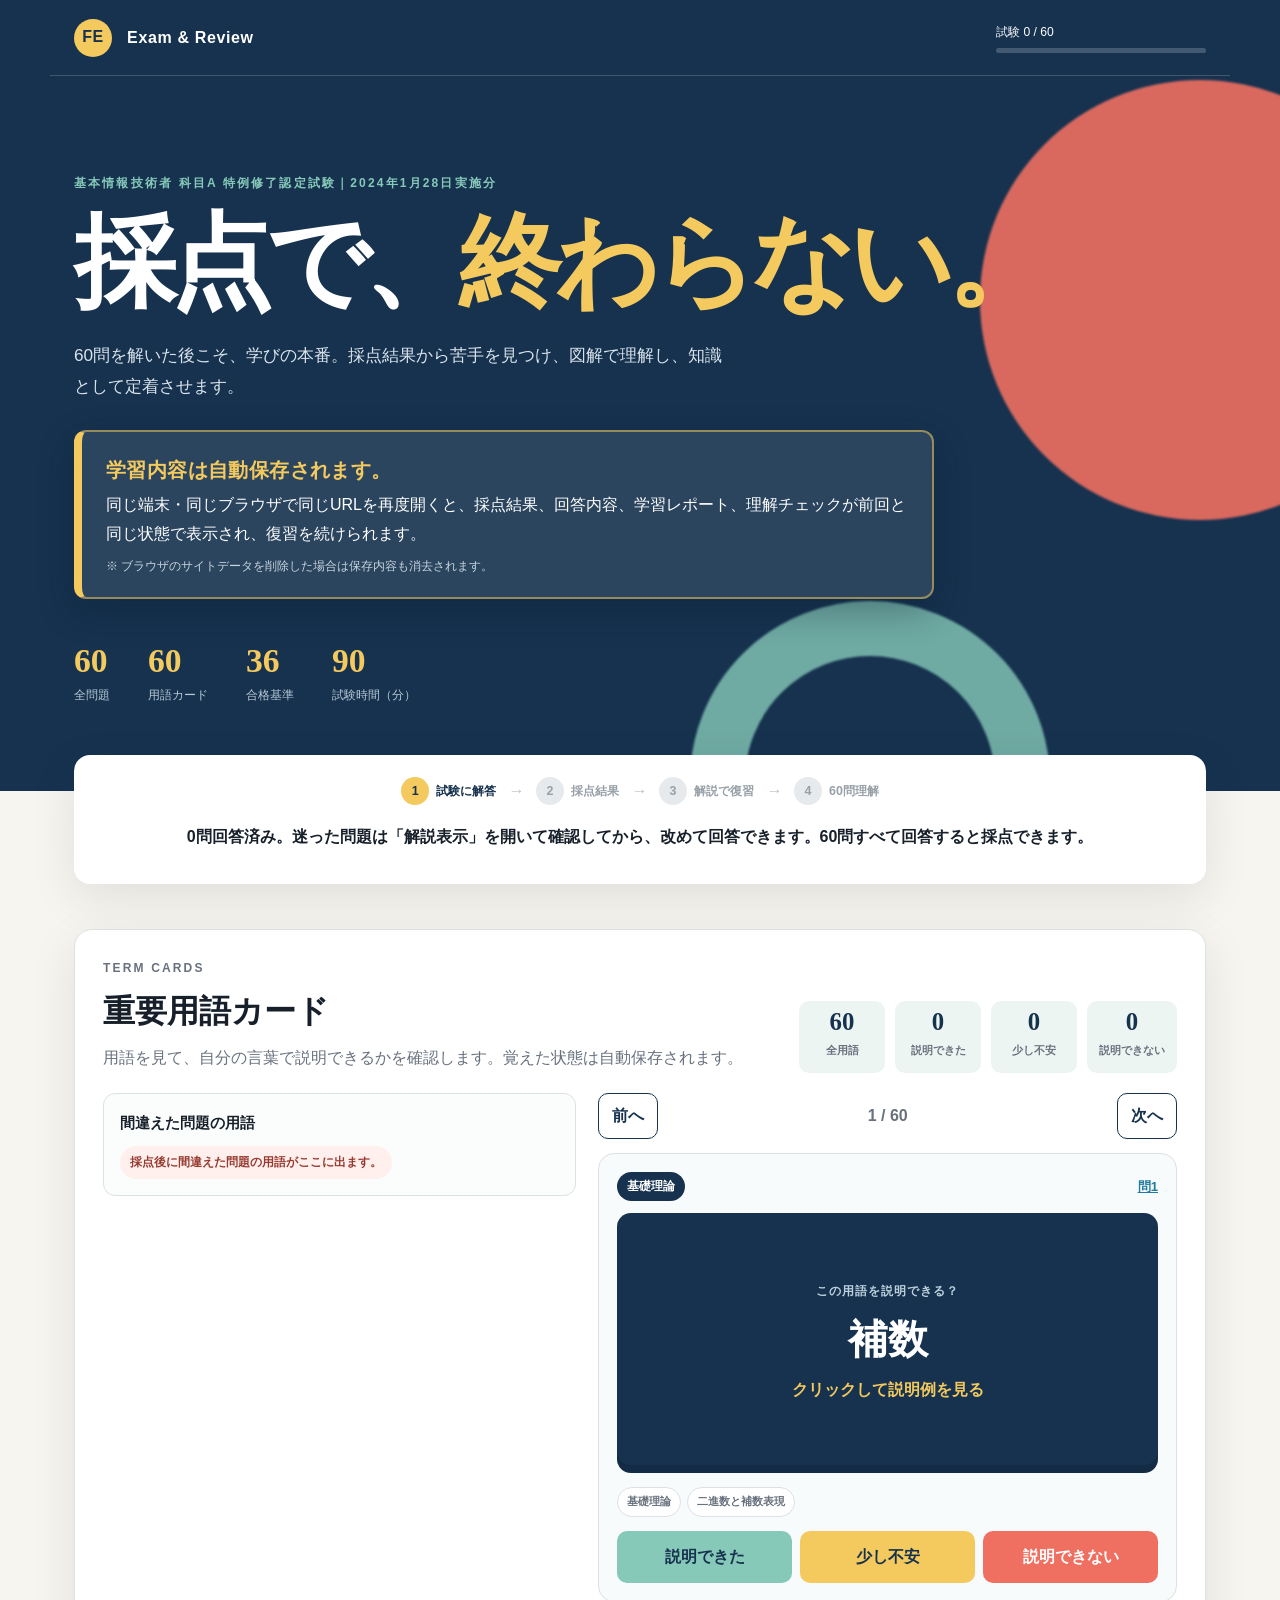
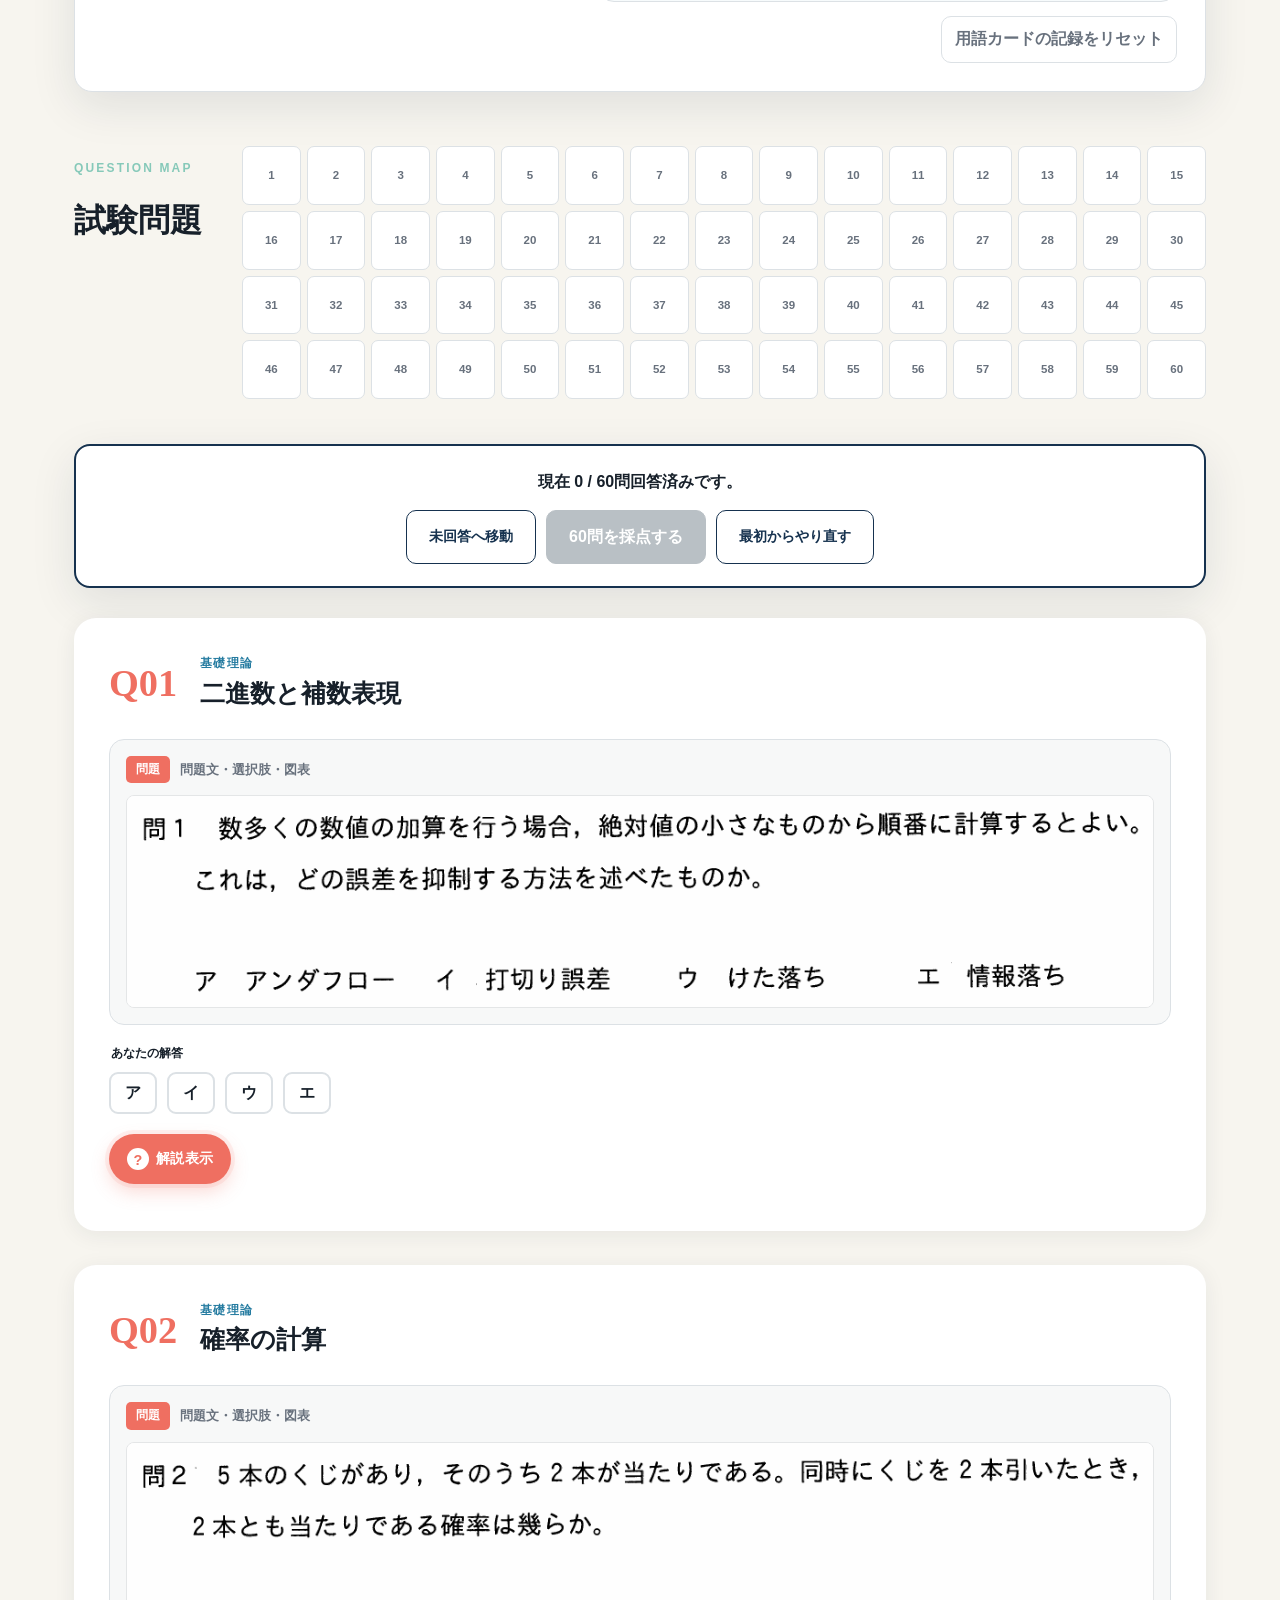
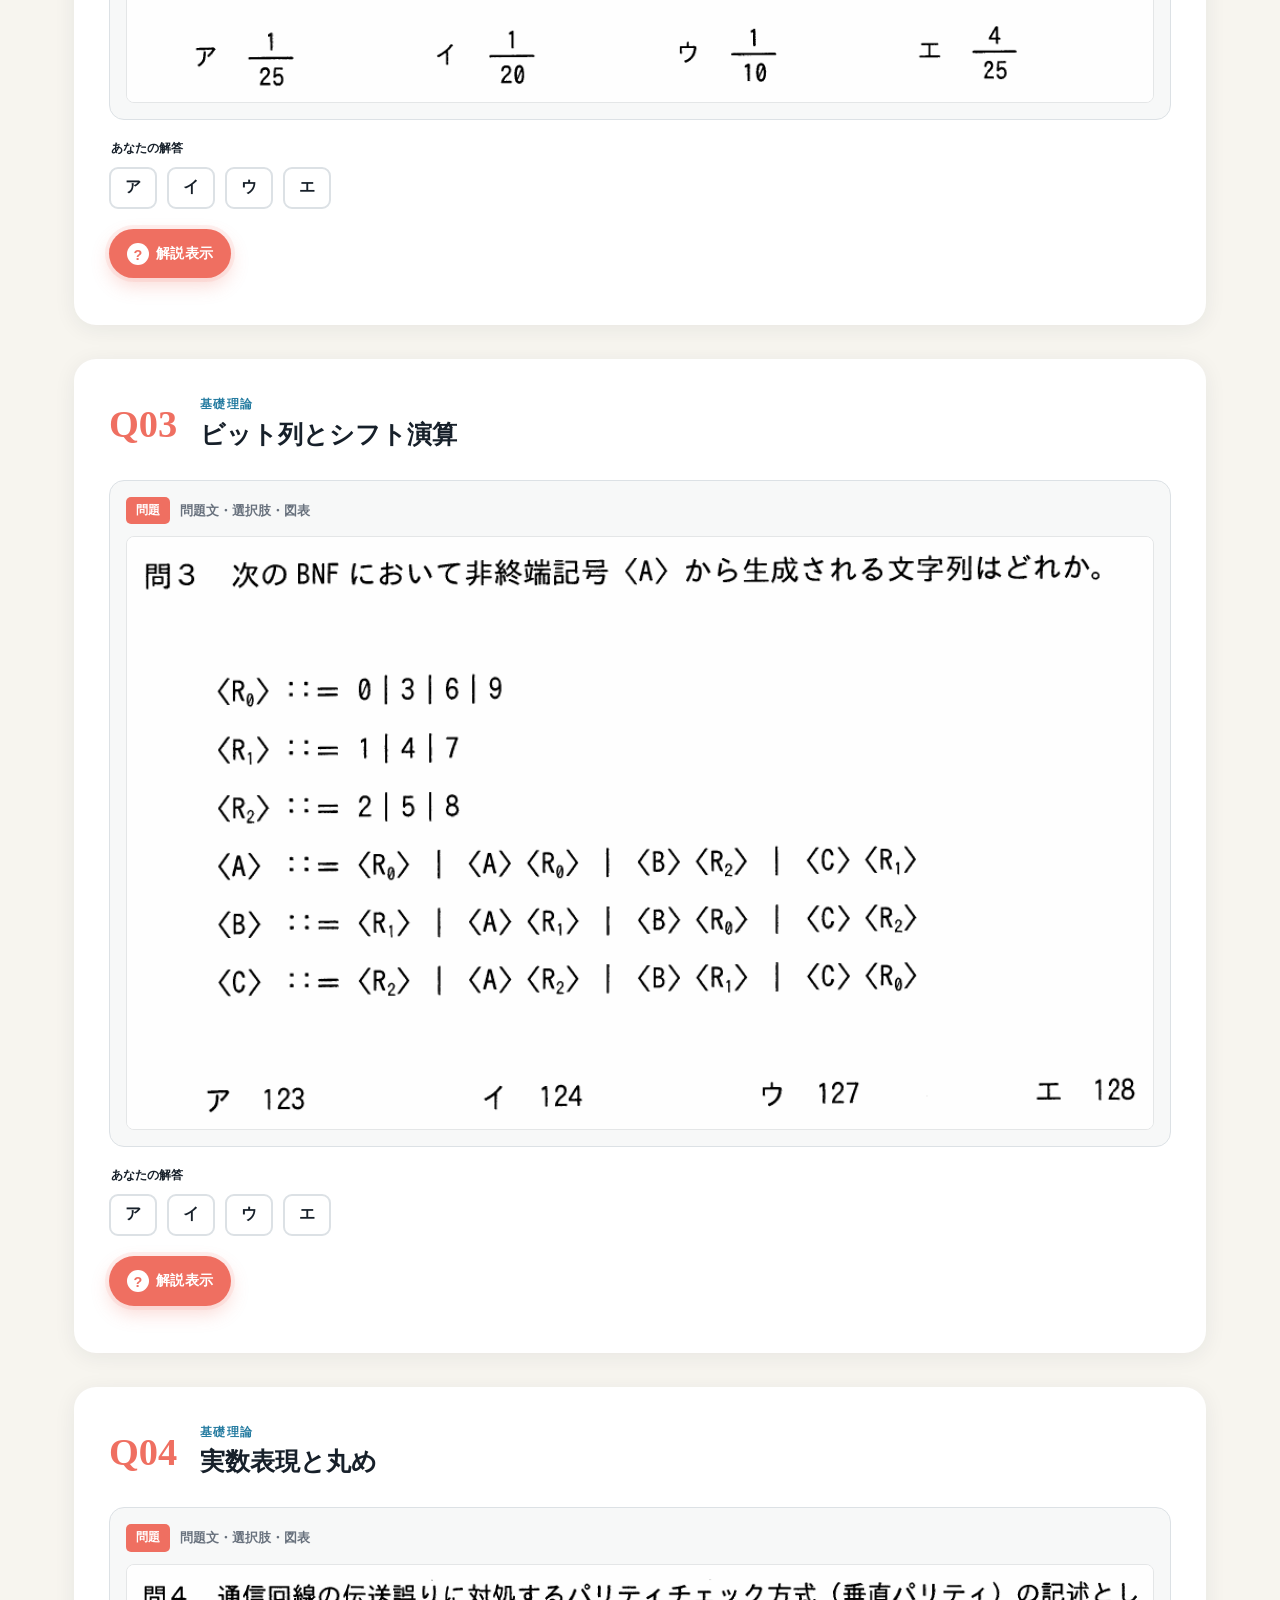
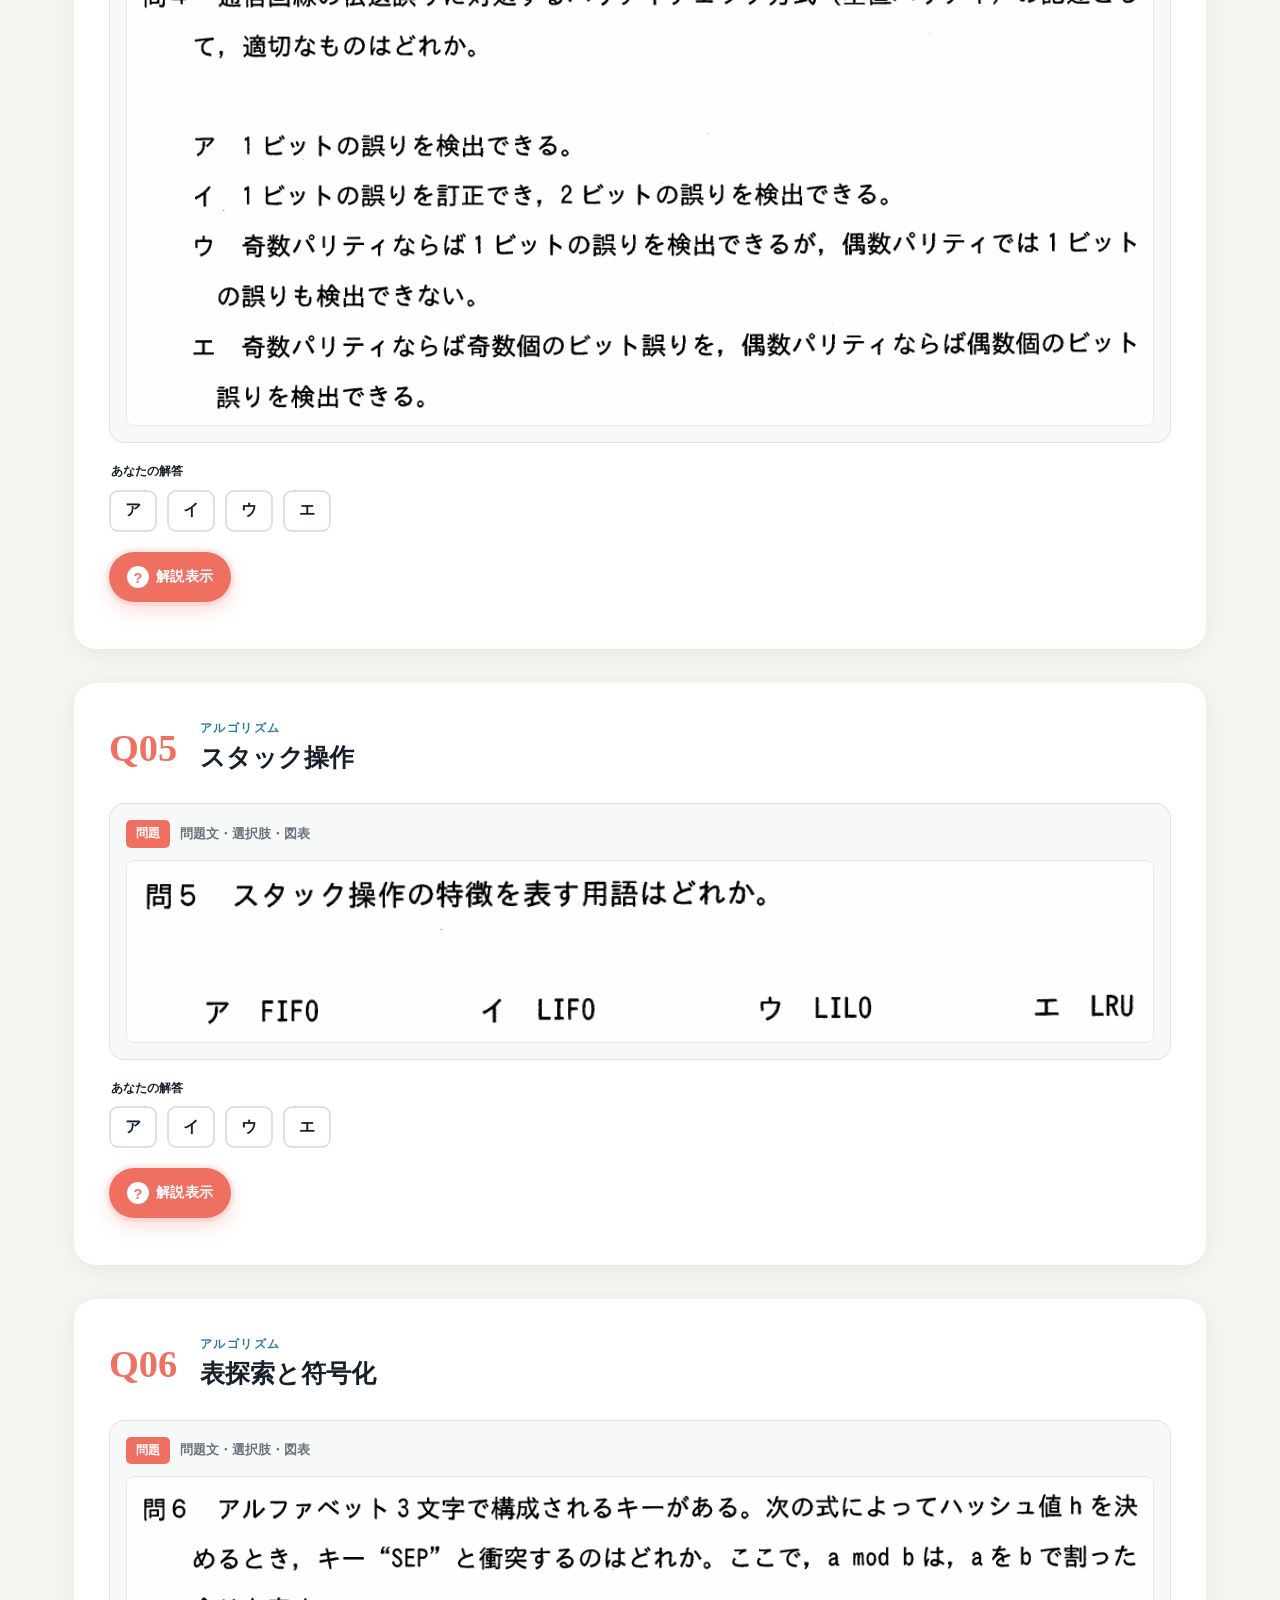
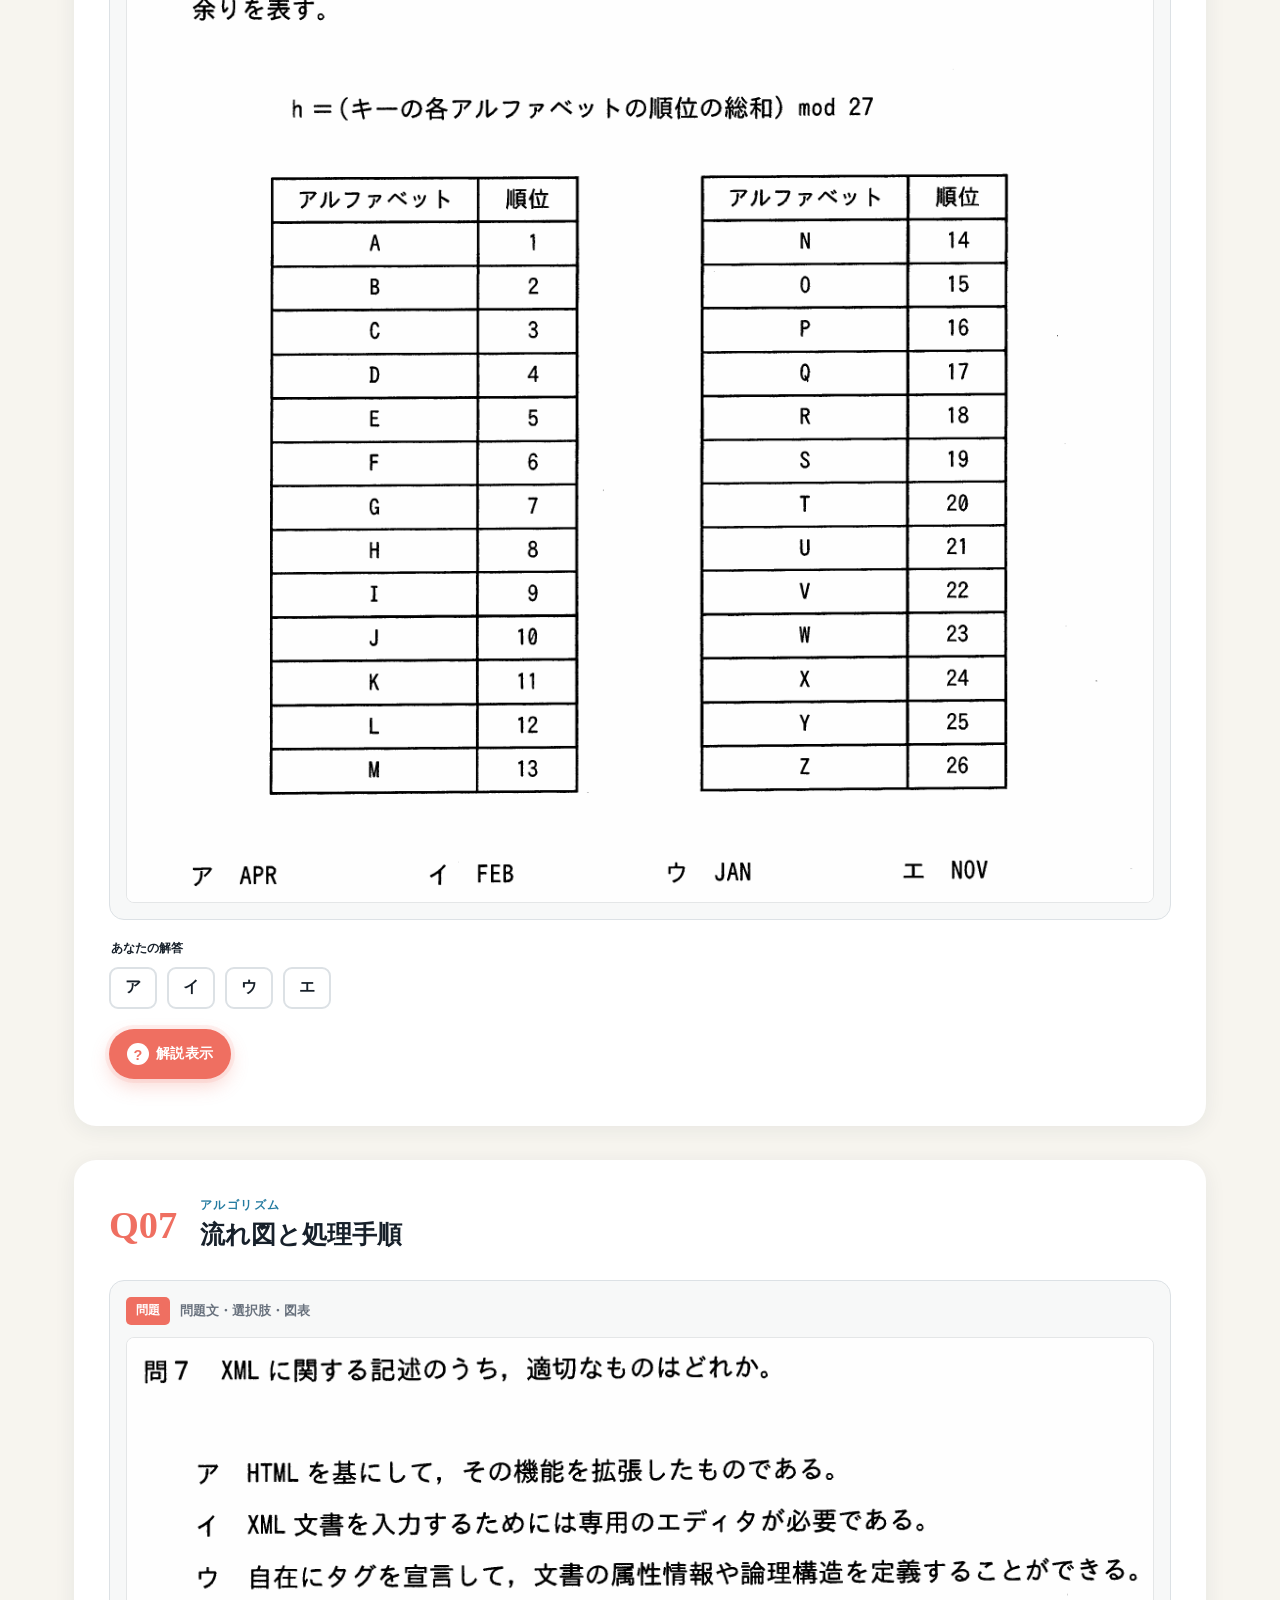
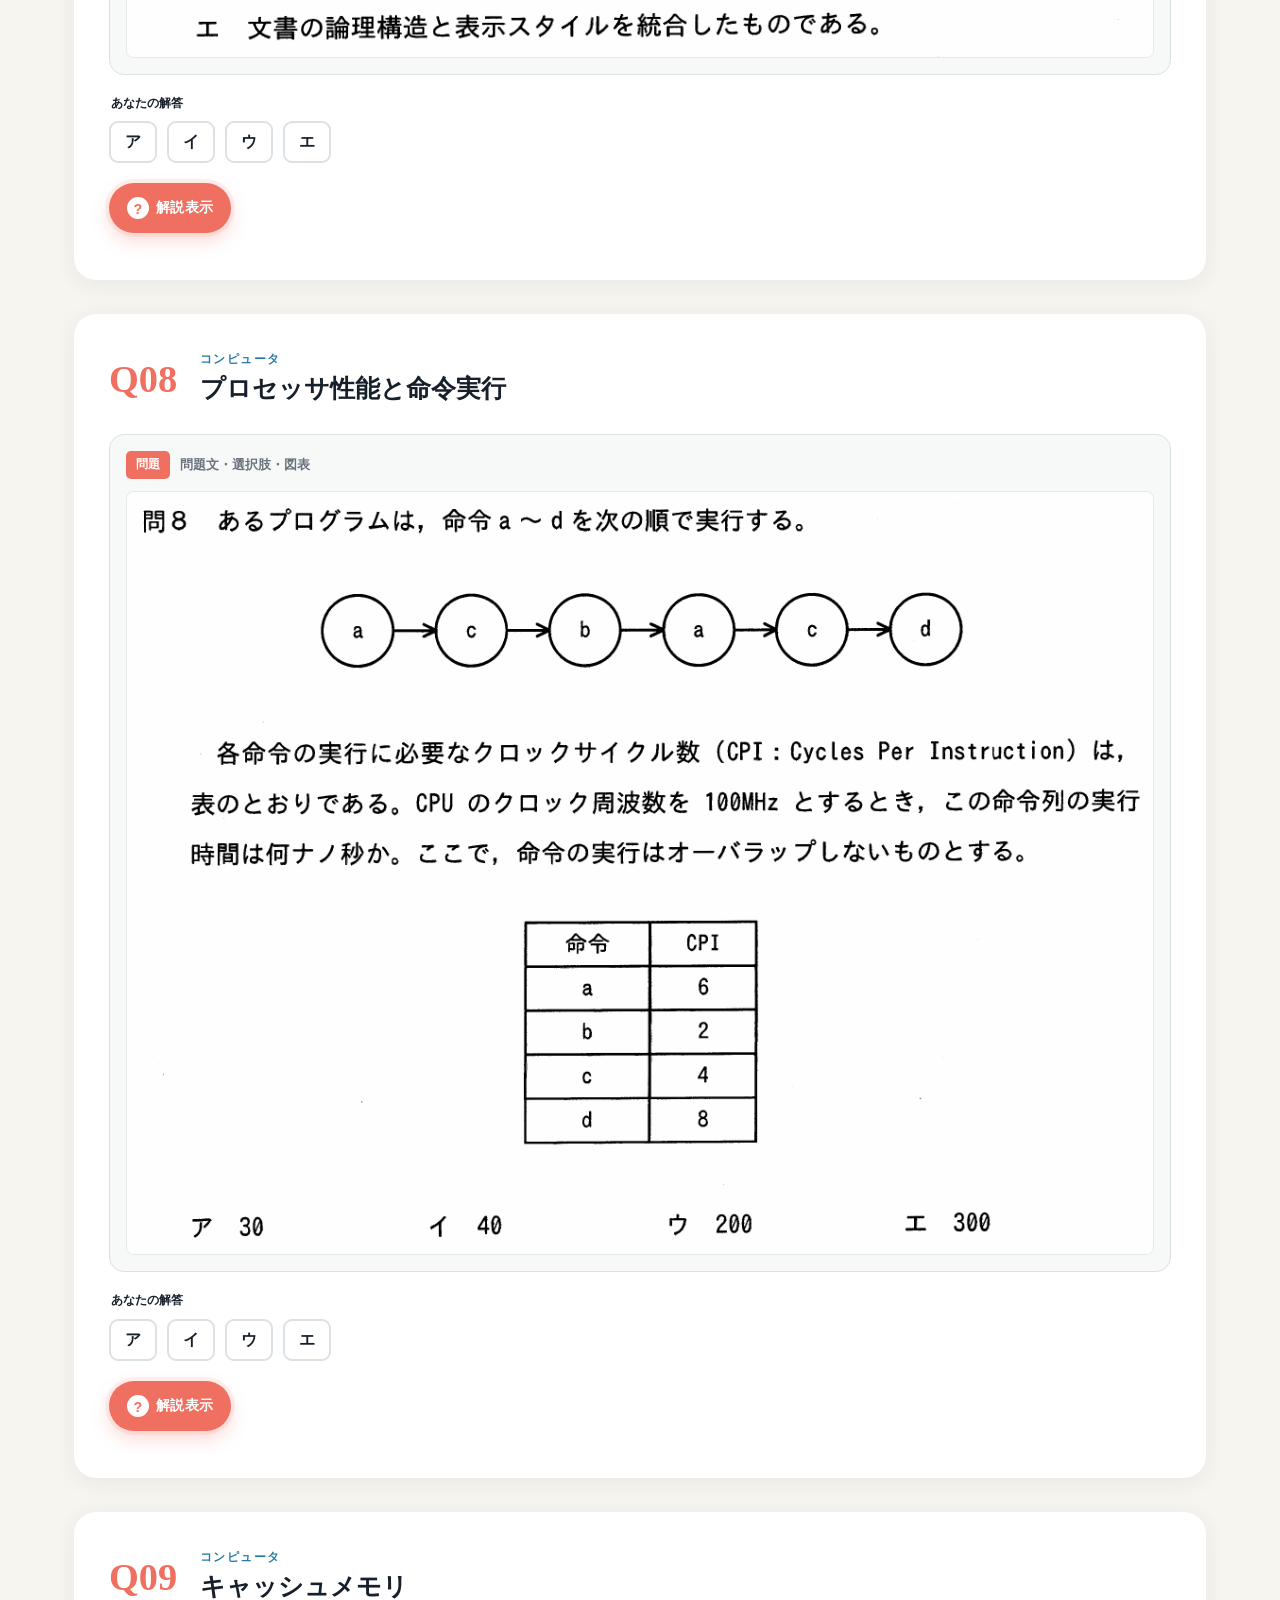
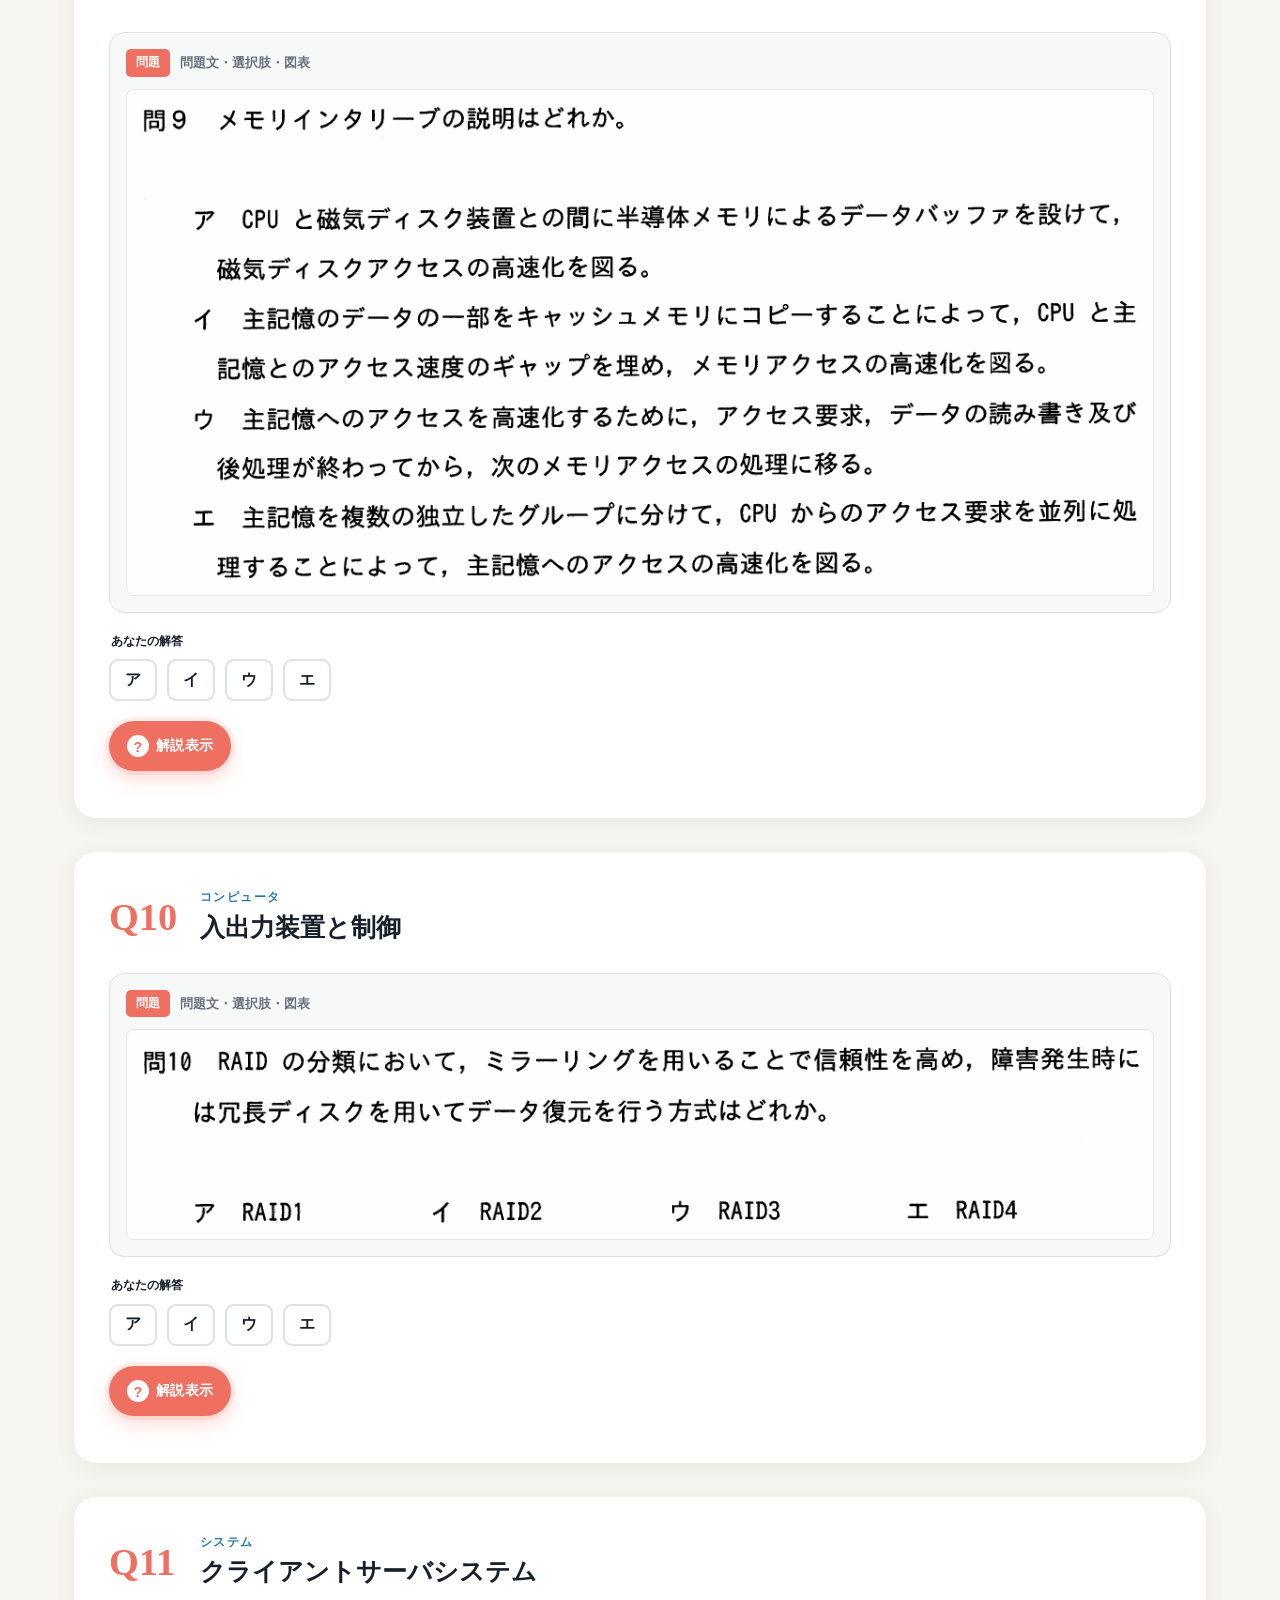
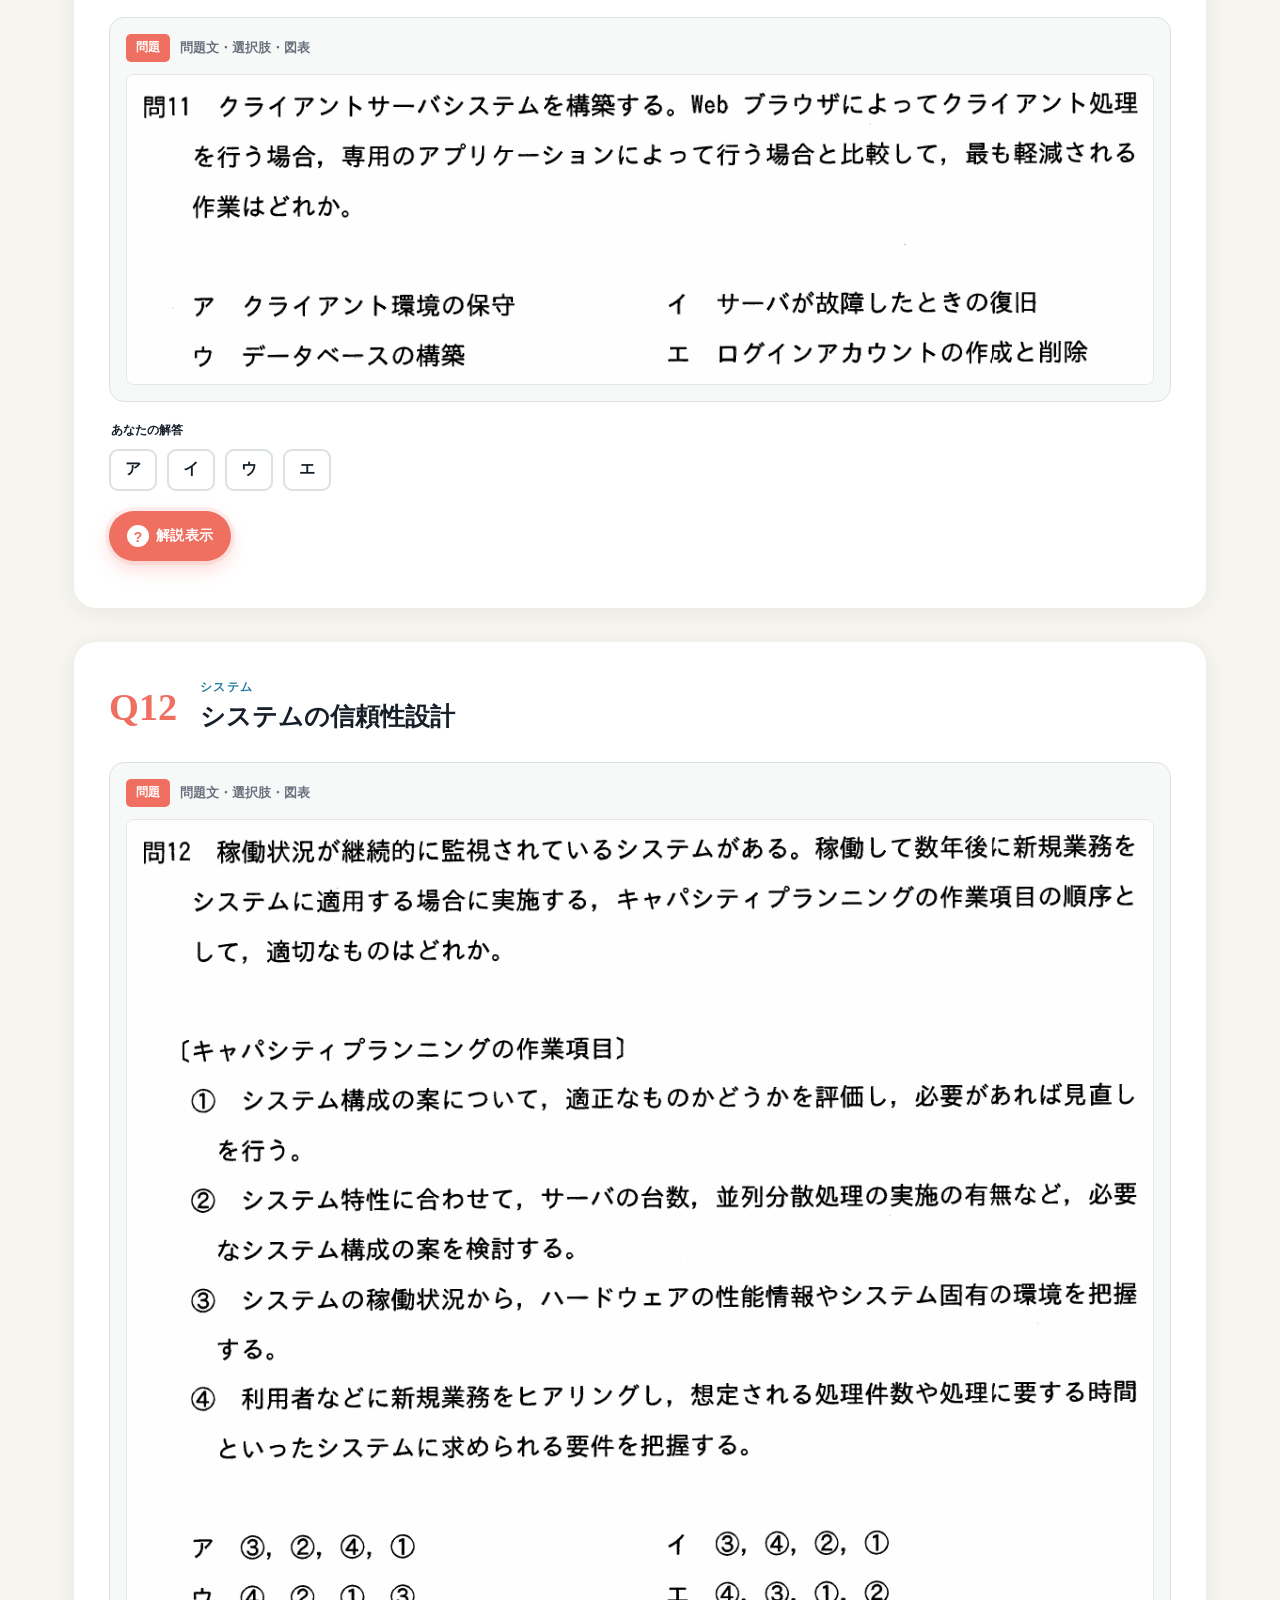
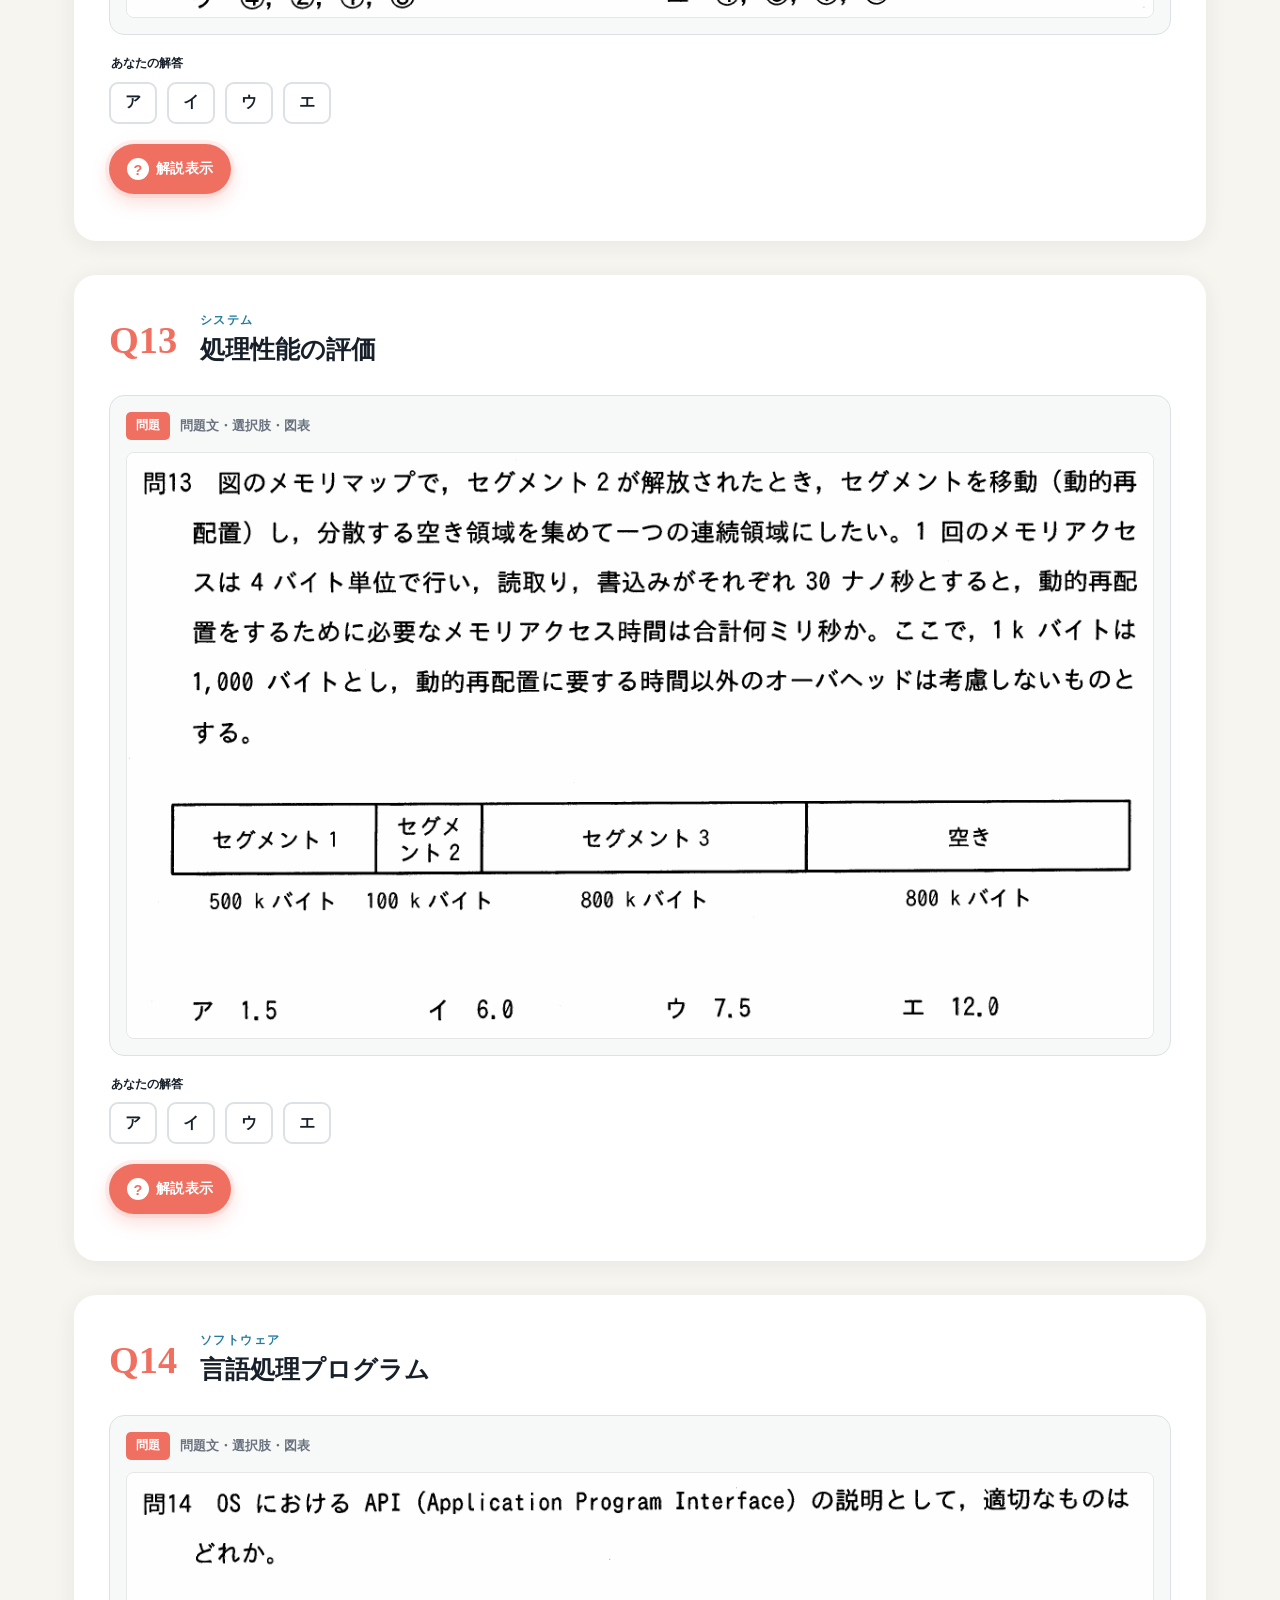
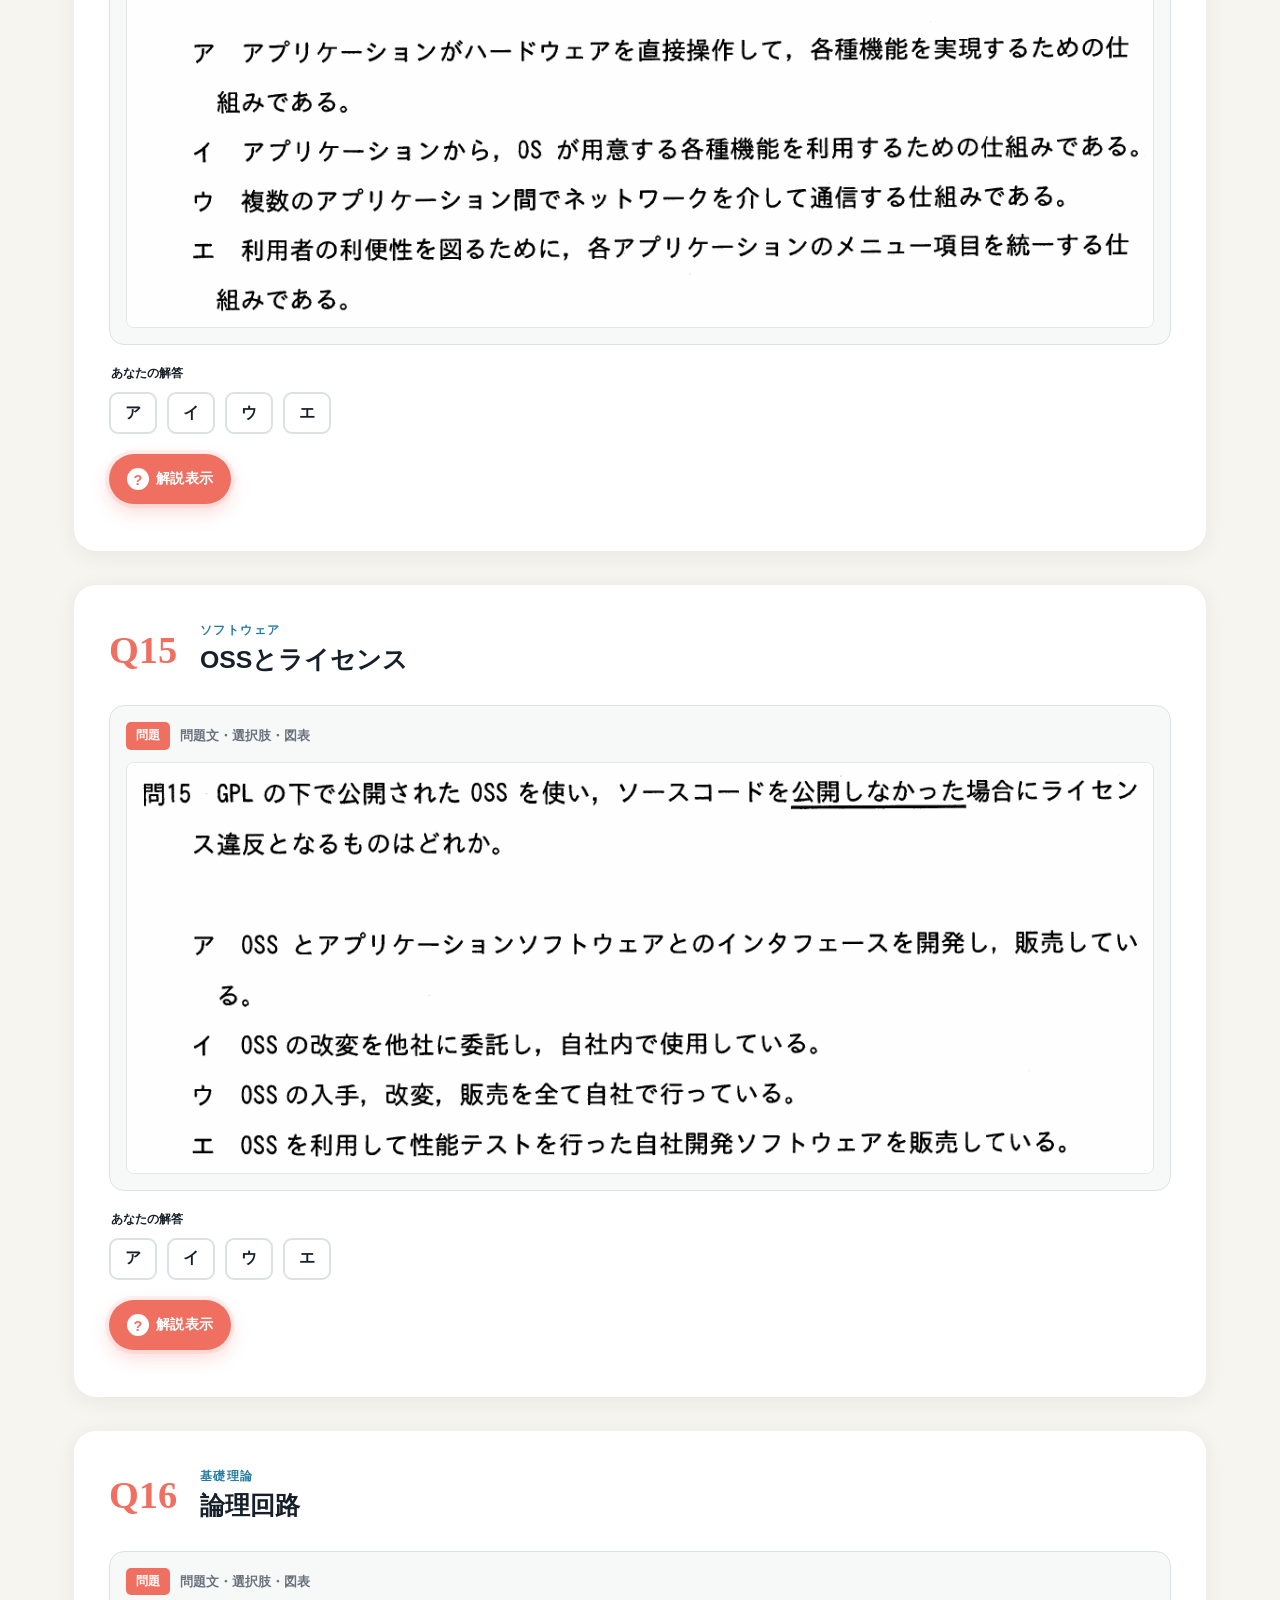
==== index.html @ b7b9384c "Add files via upload" ====
<!doctype html>
<html lang="ja">
<head>
  <meta charset="utf-8">
  <meta name="viewport" content="width=device-width, initial-scale=1">
  <meta name="description" content="2024年1月28日実施分 FE 科目A 特例修了認定試験・全60問の試験演習と図解復習">
  <title>2024年1月28日実施分｜FE 科目A 特例修了認定試験｜試験＆図解復習</title>
  <link rel="stylesheet" href="styles.css">
  <link rel="stylesheet" href="visuals.css">
  <link rel="stylesheet" href="flow.css">
  <link rel="stylesheet" href="report.css">
  <link rel="stylesheet" href="terms.css">
</head>
<body>
  <header class="hero">
    <nav class="topbar">
      <a class="brand" href="#top"><span>FE</span> Exam & Review</a>
      <div class="progress-wrap" aria-label="進捗">
        <span id="progressText">試験 0 / 60</span>
        <div class="progress"><i id="progressBar"></i></div>
      </div>
    </nav>
    <div class="hero-inner" id="top">
      <p class="eyebrow">基本情報技術者 科目A 特例修了認定試験｜2024年1月28日実施分</p>
      <h1>採点で、<em>終わらない。</em></h1>
      <p class="lead">60問を解いた後こそ、学びの本番。採点結果から苦手を見つけ、図解で理解し、知識として定着させます。</p>
      <p class="save-note">
        <strong>学習内容は自動保存されます。</strong>
        同じ端末・同じブラウザで同じURLを再度開くと、採点結果、回答内容、学習レポート、理解チェックが前回と同じ状態で表示され、復習を続けられます。
        <small>※ ブラウザのサイトデータを削除した場合は保存内容も消去されます。</small>
      </p>
      <div class="hero-stats">
        <div><strong>60</strong><span>全問題</span></div>
        <div><strong>60</strong><span>用語カード</span></div>
        <div><strong>36</strong><span>合格基準</span></div>
        <div><strong>90</strong><span>試験時間（分）</span></div>
      </div>
    </div>
  </header>

  <main>
    <section id="resultsTop" class="phase-panel">
      <div id="phaseSteps" class="phase-steps">
        <div data-step="exam"><b>1</b><span>試験に解答</span></div>
        <i>→</i>
        <div data-step="score"><b>2</b><span>採点結果</span></div>
        <i>→</i>
        <div data-step="review"><b>3</b><span>解説で復習</span></div>
        <i>→</i>
        <div data-step="complete"><b>4</b><span>60問理解</span></div>
      </div>
      <div id="phaseMessage" class="phase-message"></div>
      <div class="phase-actions retry-grade-area" hidden>
        <button class="primary" type="button" data-action="retry-grade">再回答を採点する</button>
      </div>
      <div id="scoreSummary" class="score-summary" hidden></div>
      <div id="answerLegend" class="answer-legend" hidden>
        <span><i class="correct"></i>緑：正解</span>
        <span><i class="wrong"></i>赤：不正解</span>
        <span><i class="understood"></i>枠線：理解チェック済み</span>
      </div>
    </section>

    <section id="learningReport" class="learning-report" hidden>
      <div class="report-heading">
        <p class="section-kicker">FIRST ATTEMPT REPORT</p>
        <h2>初回採点の学習レポート</h2>
        <p id="reportDate"></p>
      </div>
      <div class="report-grid">
        <section><h3>分野別正答率</h3><div id="fieldStats" class="field-stats"></div></section>
        <section class="strength-card"><h3>得意分野・苦手分野</h3><div id="strengthWeakness"></div></section>
      </div>
      <section class="retest-card">
        <h3>1週間後にもう一度解きたい問題</h3>
        <p id="retestDate"></p>
        <div id="retestQuestions" class="retest-questions"></div>
      </section>
      <section class="keywords-card">
        <h3>この試験問題で覚えたい重要ワード</h3>
        <div id="importantWords" class="important-words"></div>
      </section>
    </section>

    <section id="reviewToolbar" class="toolbar" aria-label="復習問題の絞り込み" hidden>
      <label class="search"><span>⌕</span><input id="searchInput" type="search" placeholder="用語・問題番号で検索"></label>
      <div id="filters" class="filters"></div>
      <label class="toggle"><input id="onlyUnlearned" type="checkbox"><span>未理解だけ</span></label>
    </section>

    <section id="termLearning" class="term-learning">
      <div class="term-head">
        <div>
          <p class="section-kicker">TERM CARDS</p>
          <h2>重要用語カード</h2>
          <p>用語を見て、自分の言葉で説明できるかを確認します。覚えた状態は自動保存されます。</p>
        </div>
        <div id="termStats" class="term-stats" aria-label="用語カードの進捗"></div>
      </div>
      <div class="term-tools" hidden>
        <label class="search"><span>⌕</span><input id="termSearch" type="search" placeholder="用語・説明・タグで検索"></label>
        <div id="termFilters" class="term-filters"></div>
      </div>
      <div class="term-layout">
        <aside class="term-side">
          <section class="term-weak">
            <h3>間違えた問題の用語</h3>
            <div id="termWeakLinks" class="term-weak-links"></div>
          </section>
        </aside>
        <section class="term-study" aria-label="用語カード学習">
          <div class="term-nav">
            <button id="termPrev" type="button">前へ</button>
            <span id="termPosition"></span>
            <button id="termNext" type="button">次へ</button>
          </div>
          <div id="termCard" class="term-card"></div>
          <button id="termReset" class="term-reset" type="button">用語カードの記録をリセット</button>
        </section>
      </div>
    </section>

    <section class="overview">
      <div><p class="section-kicker">QUESTION MAP</p><h2 id="listTitle">試験問題</h2></div>
      <div id="questionMap" class="question-map" aria-label="問題番号一覧"></div>
    </section>

    <section class="exam-control-area" data-exam-controls>
      <p data-exam-message>60問すべてに回答すると採点できます。</p>
      <div class="exam-control-buttons">
        <button type="button" data-action="unanswered">未回答へ移動</button>
        <button class="primary" type="button" data-action="submit" disabled>60問を採点する</button>
        <button type="button" data-action="reset">最初からやり直す</button>
      </div>
    </section>

    <section id="questions" class="questions"></section>
    <p id="emptyState" class="empty" hidden>条件に一致する問題がありません。</p>
    <section class="exam-control-area retry-grade-area" hidden>
      <p>再回答を選び終えたら採点してください。</p>
      <div class="exam-control-buttons">
        <button class="primary" type="button" data-action="retry-grade">再回答を採点する</button>
      </div>
    </section>
    <section class="exam-control-area" data-exam-controls>
      <p data-exam-message>60問すべてに回答すると採点できます。</p>
      <div class="exam-control-buttons">
        <button type="button" data-action="unanswered">未回答へ移動</button>
        <button class="primary" type="button" data-action="submit" disabled>60問を採点する</button>
        <button type="button" data-action="reset">最初からやり直す</button>
      </div>
    </section>
  </main>

  <footer>
    <div class="footer-notes">
      <p>基本情報技術者 科目A 特例修了認定試験（2024年1月28日実施分）・学習用解説</p>
      <p class="source-note">出典・参考：問題画像は提供された tokurei_Mondai_20240128_FE.pdf から切り出した今回の60問を使用しています。解説作成にあたり、基本情報技術者試験、応用情報技術者試験、情報セキュリティマネジメント試験の公開過去問題・関連問題も参考にしています。</p>
    </div>
    <div class="footer-links">
      <a href="#termLearning">重要用語カード</a>
      <a href="reference-map.html">参考問題対応表</a>
      <a href="source-map.html">出典候補調査表</a>
      <a href="#top">ページ上部へ ↑</a>
    </div>
  </footer>

  <template id="questionTemplate">
    <article class="question-card">
      <div class="card-head">
        <div class="number"></div>
        <div class="heading"><p class="meta"></p><h2></h2></div>
        <label class="understand-check"><input type="checkbox"><span>理解できた</span></label>
      </div>
      <section class="problem-panel">
        <div class="problem-label"><span>問題</span><small>問題文・選択肢・図表</small></div>
        <img loading="lazy" alt="">
      </section>
      <fieldset class="answer-input">
        <legend>あなたの解答</legend>
        <label><input type="radio" value="ア"><span>ア</span></label>
        <label><input type="radio" value="イ"><span>イ</span></label>
        <label><input type="radio" value="ウ"><span>ウ</span></label>
        <label><input type="radio" value="エ"><span>エ</span></label>
      </fieldset>
      <div class="result-line"></div>
      <section class="review-content">
        <div class="answer-strip"><span>正解</span><strong></strong><p></p></div>
        <div class="card-grid">
          <div class="explanation">
            <h3>なぜこの答えになる？</h3>
            <p class="summary"></p>
            <ol class="reasoning"></ol>
            <div class="trap"><h3>ひっかけポイント</h3><p></p></div>
          </div>
          <figure class="visual"><div class="diagram"></div><figcaption></figcaption></figure>
        </div>
      </section>
    </article>
  </template>

  <dialog id="confirmDialog" class="confirm-dialog">
    <h2>60問を採点しますか？</h2>
    <p>採点後、初回に間違えた問題は正答を隠したまま再回答できます。解説はボタンで確認でき、再回答の正誤はその場では表示しません。</p>
    <div><button id="cancelSubmit" type="button">戻る</button><button id="confirmSubmit" class="primary" type="button">採点する</button></div>
  </dialog>

  <script src="questions.js"></script>
  <script src="terms.js"></script>
  <script src="app.js"></script>
  <script src="terms-ui.js"></script>
  <script src="learning.js"></script>
</body>
</html>
---- styles.css ----
:root {
  --ink:#17202a; --muted:#68717d; --paper:#f7f5ef; --card:#fff;
  --navy:#16324f; --blue:#247ba0; --mint:#86c9b9; --coral:#ef6f61;
  --yellow:#f4c95d; --line:#dce1e5; --shadow:0 14px 45px rgba(24,43,58,.10);
}
*{box-sizing:border-box}
html{scroll-behavior:smooth}
body{margin:0;background:var(--paper);color:var(--ink);font-family:"Yu Gothic","Hiragino Kaku Gothic ProN",Meiryo,sans-serif;line-height:1.8}
button,input{font:inherit}
.hero{background:var(--navy);color:#fff;min-height:570px;position:relative;overflow:hidden}
.hero:before,.hero:after{content:"";position:absolute;border-radius:50%;filter:blur(1px)}
.hero:before{width:440px;height:440px;background:var(--coral);right:-140px;top:80px;opacity:.9}
.hero:after{width:250px;height:250px;border:55px solid var(--mint);right:230px;bottom:-170px;opacity:.8}
.topbar{height:76px;max-width:1180px;margin:auto;padding:0 24px;display:flex;align-items:center;justify-content:space-between;position:relative;z-index:2;border-bottom:1px solid rgba(255,255,255,.18)}
.brand{color:#fff;text-decoration:none;font-weight:800;letter-spacing:.04em}.brand span{display:inline-grid;place-items:center;background:var(--yellow);color:var(--navy);width:38px;height:38px;border-radius:50%;margin-right:10px}
.progress-wrap{width:210px;font-size:.76rem}.progress{height:5px;background:#ffffff32;border-radius:9px;margin-top:5px;overflow:hidden}.progress i{display:block;height:100%;width:0;background:var(--yellow);transition:.3s}
.hero-inner{max-width:1180px;margin:auto;padding:85px 24px;position:relative;z-index:1}
.eyebrow,.section-kicker{font-size:.75rem;font-weight:800;letter-spacing:.18em;color:var(--mint)}
h1{font-size:clamp(3rem,8vw,6.7rem);line-height:1.02;margin:.15em 0 .25em;letter-spacing:-.06em}h1 em{font-style:normal;color:var(--yellow)}
.lead{max-width:650px;font-size:1.08rem;color:#dbe4ec}.save-note{max-width:860px;margin:28px 0 0;padding:20px 24px;border:2px solid #f4c95d88;border-left:8px solid var(--yellow);background:#ffffff18;border-radius:12px;color:#fff;font-size:1rem;line-height:1.8;box-shadow:0 12px 35px #081b2c55}.save-note strong{display:block;color:var(--yellow);font-size:1.25rem;letter-spacing:.02em;margin-bottom:3px}.save-note small{display:block;color:#c8d6df;font-size:.78rem;margin-top:6px}
.hero-stats{display:flex;gap:38px;margin-top:45px}.hero-stats div{display:grid}.hero-stats strong{font:800 2.1rem/1 Georgia,serif;color:var(--yellow)}.hero-stats span{font-size:.72rem;color:#b9c9d5;margin-top:7px}
main{max-width:1180px;margin:auto;padding:0 24px}
.toolbar{position:sticky;top:10px;z-index:10;margin:-36px 0 50px;background:#fff;padding:18px;border-radius:16px;box-shadow:var(--shadow);display:flex;gap:12px;align-items:center;flex-wrap:wrap}
.search{display:flex;align-items:center;gap:8px;border:1px solid var(--line);border-radius:10px;padding:8px 12px;flex:1;min-width:250px}.search input{border:0;outline:0;width:100%;background:transparent}
.filters{display:flex;gap:6px;flex-wrap:wrap}.filters button{border:0;background:#edf1f3;color:#4d5964;border-radius:99px;padding:8px 13px;cursor:pointer;font-size:.78rem}.filters button.active{background:var(--navy);color:#fff}
.toggle{font-size:.78rem;white-space:nowrap}.toggle input{accent-color:var(--coral)}
.overview{display:flex;gap:40px;align-items:flex-start;margin-bottom:45px}.overview h2{font-size:2rem;margin:0}.question-map{display:grid;grid-template-columns:repeat(15,1fr);gap:6px;flex:1}
.question-map a{display:grid;place-items:center;aspect-ratio:1;border-radius:7px;text-decoration:none;color:var(--muted);background:#fff;border:1px solid var(--line);font-size:.72rem;font-weight:700}.question-map a.done{background:var(--mint);color:var(--navy);border-color:transparent}.question-map a.hidden-map{opacity:.16}
.questions{display:grid;gap:34px}.question-card{background:var(--card);border-radius:22px;padding:34px;box-shadow:0 4px 22px rgba(30,45,55,.07);scroll-margin-top:100px;border:1px solid transparent}.question-card.done{border-color:var(--mint)}
.card-head{display:flex;align-items:center;gap:18px}.number{font:800 2.4rem/1 Georgia,serif;color:var(--coral);min-width:73px}.heading{flex:1}.meta{font-size:.72rem;color:var(--blue);font-weight:800;letter-spacing:.12em;margin:0}.heading h2{font-size:1.55rem;line-height:1.4;margin:.1em 0}.learn-btn{width:42px;height:42px;border-radius:50%;border:1px solid var(--line);background:#fff;color:#aab1b7;cursor:pointer;font-weight:bold}.done .learn-btn{background:var(--mint);border-color:var(--mint);color:var(--navy)}
.problem-panel{margin:25px 0 18px;border:1px solid var(--line);background:#f7f8f8;border-radius:15px;padding:16px;position:relative}.problem-label{display:flex;align-items:center;gap:10px;margin-bottom:12px}.problem-label span{background:var(--coral);color:#fff;border-radius:5px;padding:3px 10px;font-weight:800;font-size:.75rem}.problem-label small{color:var(--muted);font-weight:700}.problem-panel>img{display:block;width:100%;height:auto;object-fit:contain;object-position:top;background:#fff;border-radius:8px;border:1px solid #e4e6e7}
.answer-strip{margin:25px 0;background:var(--navy);color:#fff;border-radius:12px;padding:14px 18px;display:flex;align-items:center;gap:15px}.answer-strip span{font-size:.74rem;color:#bcd0dc}.answer-strip strong{font-size:1.6rem;color:var(--yellow);line-height:1}.answer-strip p{margin:0;font-weight:700}
.card-grid{display:grid;grid-template-columns:1.15fr .85fr;gap:35px}.explanation h3{font-size:.84rem;letter-spacing:.08em;margin:0 0 7px}.summary{font-weight:700}.reasoning{padding-left:1.4em}.reasoning li{margin:.55em 0}.trap{margin-top:22px;border-left:4px solid var(--coral);padding:10px 16px;background:#fff7f5;border-radius:0 8px 8px 0}.trap p{margin:0;color:#5f5350;font-size:.9rem}
.visual{margin:0;background:#edf5f3;border-radius:16px;padding:20px;min-height:300px;display:flex;flex-direction:column;justify-content:center}.visual figcaption{text-align:center;color:var(--muted);font-size:.76rem;margin-top:10px}
.diagram{display:block;min-height:220px;width:100%;position:relative}.v-box{background:#fff;border:2px solid var(--navy);padding:13px;border-radius:10px;text-align:center;font-size:.78rem;font-weight:800;box-shadow:4px 4px 0 var(--mint)}.v-box.focus{background:var(--yellow)}.v-box.danger{box-shadow:4px 4px 0 var(--coral)}.v-arrow{display:grid;place-items:center;color:var(--coral);min-width:35px}.v-arrow i{font-size:1.7rem;font-style:normal;line-height:1}.v-arrow small{font-size:.62rem;color:var(--muted);white-space:nowrap}.v-flow{height:220px;display:flex;align-items:center;justify-content:center}.v-flow .v-box{max-width:120px}.v-compare{display:grid;grid-template-columns:1fr 32px 1fr;align-items:center;gap:8px;height:220px}.v-compare section{background:#fff5f3;border-top:5px solid var(--coral);border-radius:10px;padding:12px;height:175px}.v-compare section.good{background:#f3fbf8;border-color:var(--mint)}.v-compare h4{margin:0 0 8px;font-size:.82rem}.v-compare p{font-size:.7rem;margin:5px 0;padding:4px;background:#fff;border-radius:4px}.v-compare>b{text-align:center;font:700 .75rem Georgia;color:var(--muted)}.v-formula{height:220px;display:grid;place-content:center;text-align:center}.v-formula strong{font:800 1.2rem/1.5 Consolas,monospace;background:#fff;padding:18px;border-radius:10px;border-bottom:4px solid var(--yellow)}.v-formula span{font-size:.76rem;margin-top:12px;color:var(--muted)}
.v-stack{height:220px;display:flex;flex-direction:column-reverse;justify-content:center;gap:3px}.v-stack div{background:hsl(calc(199 - var(--i)*7) 48% calc(38% + var(--i)*6%));color:#fff;padding:6px 12px;text-align:center;border-radius:4px;font-size:.68rem;font-weight:700}.v-cycle{height:220px;display:grid;grid-template-columns:repeat(2,1fr);gap:12px;align-content:center}.v-cycle div{background:#fff;padding:10px;border-radius:10px;display:flex;align-items:center;gap:8px;font-size:.7rem;font-weight:700;border:1px solid var(--line)}.v-cycle b{display:grid;place-items:center;border-radius:50%;width:25px;height:25px;background:var(--coral);color:#fff}.v-network{height:220px;position:relative}.v-network .hub{position:absolute;left:50%;top:50%;transform:translate(-50%,-50%);background:var(--yellow);z-index:2}.v-network .sat{position:absolute;background:#fff;border:1px solid var(--blue);border-radius:99px;padding:7px 11px;font-size:.68rem}.v-network .sat:after{content:"";position:absolute;width:70px;border-top:2px dashed var(--mint);transform-origin:left}.v-network .s1{top:10px;left:10px}.v-network .s1:after{transform:rotate(35deg);left:80%;top:100%}.v-network .s2{top:10px;right:10px}.v-network .s2:after{transform:rotate(145deg);left:0;top:100%}.v-network .s3{bottom:15px;left:8px}.v-network .s3:after{transform:rotate(-30deg);left:80%;top:0}.v-network .s4{bottom:15px;right:8px}.v-network .s4:after{transform:rotate(210deg);left:0;top:0}
.source-figure{height:220px;position:relative;background:#fff;overflow:hidden;border-radius:10px;border:1px solid var(--line)}.source-figure span{position:absolute;z-index:2;top:8px;left:8px;background:var(--navy);color:#fff;border-radius:99px;padding:3px 10px;font-size:.62rem}.source-figure img{width:100%;height:100%;object-fit:contain}.precision{height:220px;display:grid;align-content:center;gap:22px}.precision div{display:grid;grid-template-columns:70px 1fr 100px;align-items:center;gap:8px;font-size:.7rem}.precision i{height:12px;background:var(--mint);border-radius:9px}.precision i.huge{width:100%;background:var(--navy)}.precision b{font-size:.68rem;color:var(--coral)}.wave{height:220px;text-align:center;font-size:.72rem}.wave svg{width:100%;height:175px}.wave path{fill:none;stroke:var(--navy);stroke-width:5}.wave circle{fill:var(--coral)}.wave line{stroke:var(--mint);stroke-width:2}.wave b{color:var(--coral)}.tree{height:220px;display:grid;place-items:center;position:relative}.tree b,.tree span,.tree i{display:grid;place-items:center;border:2px solid var(--navy);border-radius:50%;background:#fff;font-style:normal}.tree b{width:42px;height:42px;background:var(--yellow)}.tree>div{display:flex;justify-content:space-around;width:80%}.tree span{width:36px;height:36px}.tree i{width:30px;height:30px;font-size:.7rem}.tree small{color:var(--muted)}
.timer-ring{width:165px;height:165px;border:18px solid var(--navy);border-right-color:var(--coral);border-radius:50%;margin:20px auto;position:relative}.timer-ring div{position:absolute;top:-30px;left:64px}.timer-ring span{position:absolute;background:#fff;padding:2px 5px;font-size:.62rem}.timer-ring span:nth-of-type(1){left:-55px;top:65px}.timer-ring span:nth-of-type(2){right:-53px;bottom:22px}.timer-ring i{position:absolute;text-align:center;inset:48px 0;font-size:.65rem;font-style:normal}.timer-ring b{position:absolute;white-space:nowrap;bottom:-42px;left:5px;font-size:.7rem}.stripe{height:220px;display:flex;gap:10px;align-items:center;justify-content:center;position:relative}.stripe>div{display:grid;gap:7px}.stripe b{background:var(--blue);color:#fff;padding:12px;border-radius:5px}.stripe div:nth-child(2) b{background:var(--coral)}.stripe div:nth-child(3) b{background:var(--mint);color:var(--navy)}.stripe span{position:absolute;bottom:8px;font-size:.7rem}.capacity,.dependency,.inherit,.snmp{height:220px;display:flex;align-items:center;justify-content:center;position:relative}.capacity strong,.dependency strong{position:absolute;bottom:10px;font-size:.72rem;color:var(--coral)}.bits{height:220px;display:flex;align-items:center;position:relative}.bits>div{height:85px;display:grid;place-content:center;text-align:center;background:var(--navy);color:#fff;border-right:2px solid #fff;font-size:.7rem}.bits>div+div{background:var(--coral)}.bits strong{display:block;font-size:1.2rem}.bits small{position:absolute;bottom:25px;right:10px}.ears{height:220px;display:flex;align-items:center;justify-content:space-between;text-align:center}.ears>span{font-size:2.5rem}.ears div{font-size:.7rem;border-bottom:3px dotted var(--coral)}.ears b{font-size:3rem}.ears em{position:absolute;bottom:12px;right:20px;font-size:.7rem;color:var(--blue)}.union{height:220px;display:grid;grid-template-columns:1fr 55px 1fr;align-items:center;text-align:center;position:relative}.union>div{display:grid;background:#fff;padding:8px;border-radius:7px}.union span{border-top:1px solid var(--line);font-size:.7rem}.union i{font-size:.68rem}.union strong{position:absolute;bottom:12px;width:100%;font-size:.7rem}.peer{height:220px;display:flex;align-items:center;justify-content:space-between}.peer span{background:#fff;padding:14px;border-radius:10px;font-size:.75rem}.peer b{text-align:center;color:var(--coral);border-bottom:3px dashed var(--mint)}.peer small{color:var(--muted)}.packet{height:220px;display:flex;align-items:center;justify-content:center}.packet span{height:75px;display:grid;place-content:center;text-align:center;background:#fff;border:1px solid var(--blue);padding:6px;font-size:.62rem}.packet .hot{background:var(--yellow)}.packet b{font-size:.62rem}.snmp{flex-wrap:wrap}.snmp .return{position:absolute;bottom:36px;color:var(--coral);font-size:.7rem}.broken{height:220px;display:flex;align-items:center;justify-content:space-between;text-align:center}.broken span{background:#fff;padding:15px;border-radius:10px;font-size:.72rem}.broken b{color:var(--coral);font-size:.68rem}.broken .danger{border:3px solid var(--coral)}.seesaw{height:220px;display:flex;align-items:center;justify-content:center;gap:10px;position:relative}.seesaw span{background:#fff;padding:13px;text-align:center;font-size:.7rem;border-radius:8px}.seesaw i{width:90px;border-top:8px solid var(--navy);transform:rotate(-10deg)}.seesaw strong{position:absolute;bottom:20px;font-size:.7rem}.gate{height:220px;display:grid;grid-template-columns:1fr 1fr 1fr;gap:7px;align-content:center;text-align:center}.gate div{background:#fff;padding:8px;border-radius:7px}.gate b{grid-column:1/-1;background:var(--navy);color:#fff;padding:7px}.gate span{font-size:.65rem;border:1px solid var(--mint);padding:5px}.gate em{grid-column:1/-1;color:var(--coral);font-weight:bold;font-size:.7rem}.escape{height:220px;display:grid;place-content:center;text-align:center;gap:8px}.escape code{background:#fff;padding:9px;color:var(--coral)}.escape b{font-size:.7rem}.escape span{font-size:.65rem}.inherit>div:last-child{display:grid;gap:12px}.services,.components{height:220px;display:grid;grid-template-columns:repeat(2,1fr);gap:10px;align-content:center}.services div,.components span{background:#fff;border-left:5px solid var(--coral);padding:13px;text-align:center;border-radius:6px;font-size:.72rem;font-weight:700}.services span,.components b{font-size:.63rem;text-align:center;color:var(--blue)}.classes{height:220px;display:flex;align-items:center}.classes div{padding:35px 7px;text-align:center;font-size:.68rem}.classes .bad{flex:1;background:#ffe9e5}.classes .good{flex:2;background:#dff4ed;border:3px solid var(--mint)}.backlog{height:220px;display:grid;align-content:center;gap:7px}.backlog span{background:#fff;padding:9px;border-radius:6px;font-size:.68rem}.backlog b{display:inline-grid;place-items:center;width:22px;height:22px;background:var(--coral);color:#fff;border-radius:50%;margin-right:7px}.backlog em{text-align:right;font-size:.65rem}.baseline{height:220px;display:grid;grid-template-columns:repeat(3,1fr);align-content:center;text-align:center;gap:6px}.baseline span{background:#fff;padding:10px;font-size:.66rem}.baseline b,.baseline div{grid-column:1/-1}.baseline b{background:var(--navy);color:#fff;padding:9px}.baseline div{font-size:.7rem}.matrix{height:190px;width:230px;margin:15px auto;display:grid;grid-template-columns:repeat(2,1fr);position:relative}.matrix div{display:grid;place-items:center;background:#dff4ed;border:2px solid #fff}.matrix .hot{background:var(--coral);color:#fff}.matrix b{position:absolute;left:-55px;top:80px;transform:rotate(-90deg);font-size:.65rem}.matrix span{position:absolute;bottom:-25px;right:10px;font-size:.65rem}.venn{height:220px;display:flex;align-items:center;justify-content:center;position:relative}.venn span{width:145px;height:145px;border-radius:50%;display:grid;place-items:center;background:#247ba0aa;color:#fff;font-weight:bold}.venn span+span{margin-left:-35px;background:#ef6f61aa}.venn b{position:absolute;text-align:center;background:var(--yellow);border-radius:50%;padding:16px}.bsc{height:220px;display:grid;grid-template-columns:1fr 1fr;gap:8px;align-content:center}.bsc div{background:#fff;padding:12px;text-align:center;font-size:.7rem;border-radius:7px}.bsc .hot{background:var(--yellow);box-shadow:inset 0 0 0 3px var(--coral)}.cannibal{height:220px;display:flex;align-items:center;justify-content:space-between;position:relative}.cannibal div{background:#fff;padding:15px;border-radius:8px;font-size:.7rem}.cannibal i{font-size:.65rem;color:var(--coral)}.cannibal b{position:absolute;bottom:20px;width:100%;text-align:center;font-size:.68rem}.rpa{height:220px;display:flex;align-items:center;justify-content:space-between;text-align:center}.rpa div{background:#fff;padding:12px;border-radius:7px;width:32%}.rpa span{font-weight:bold}.rpa p{font-size:.62rem}.rpa b{background:var(--yellow);border-radius:50%;padding:20px 8px}.harvest{height:220px;display:grid;grid-template-columns:repeat(3,1fr);gap:8px;align-content:center;text-align:center}.harvest span{background:#fff;padding:9px;border-radius:7px}.harvest b,.harvest em{grid-column:1/-1}.harvest b{background:var(--navy);color:#fff;padding:8px}.harvest em{font-size:.7rem}.source details img{background:#fff}
.source{margin-top:28px;border-top:1px solid var(--line);padding-top:18px}.source summary{cursor:pointer;color:var(--blue);font-size:.85rem;font-weight:700}.source img{width:100%;margin-top:18px;border:1px solid var(--line)}
.empty{text-align:center;padding:70px;color:var(--muted)}
footer{max-width:1180px;margin:80px auto 0;padding:30px 24px 55px;border-top:1px solid #cfd4d7;display:flex;justify-content:space-between;gap:24px;align-items:flex-start;color:var(--muted);font-size:.78rem}footer a{color:var(--blue);white-space:nowrap}.footer-notes{max-width:820px}.footer-notes p{margin:0 0 8px}.source-note{line-height:1.8}.footer-links{display:flex;gap:14px;flex-wrap:wrap;justify-content:flex-end}
@media(max-width:820px){.hero{min-height:520px}.hero:before{opacity:.45}.topbar{height:68px}.progress-wrap{width:120px}.hero-stats{gap:20px}.toolbar{top:5px}.overview{display:block}.question-map{grid-template-columns:repeat(10,1fr);margin-top:18px}.card-grid{grid-template-columns:1fr}.question-card{padding:24px}.visual{min-height:250px}}
@media(max-width:520px){.hero-inner{padding-top:65px}.lead{font-size:.95rem}.hero-stats{justify-content:space-between}.toolbar{margin-top:-25px}.filters{max-height:82px;overflow:auto}.question-map{grid-template-columns:repeat(8,1fr)}.number{font-size:1.8rem;min-width:52px}.heading h2{font-size:1.2rem}.learn-btn{width:36px;height:36px}.answer-strip{align-items:flex-start}.card-head{gap:10px}.question-card{padding:20px 16px}}
---- visuals.css ----
.markov-calc{height:220px;display:grid;align-content:center;gap:8px}.markov-route{display:grid;grid-template-columns:45px 1fr 45px 1fr 45px;align-items:center;text-align:center}.markov-route span,.markov-route b,.markov-route strong{padding:5px;border-radius:50%;background:#fff;font-size:.68rem}.markov-route strong{background:var(--yellow)}.markov-route i{border-top:3px solid var(--blue)}.markov-rule{text-align:center;font-size:.68rem}.markov-rule em{font-style:normal;color:var(--coral);font-size:1.2rem;font-weight:bold}
.dfs-tree{height:220px;display:grid;align-content:center;gap:12px;text-align:center}.dfs-level{display:flex;justify-content:space-around;align-items:center}.dfs-level b,.dfs-level span,.dfs-level i{background:#fff;border:2px solid var(--navy);border-radius:50%;min-width:34px;min-height:34px;display:grid;place-items:center;font-style:normal;font-size:.65rem;padding:4px}.dfs-level span{border-radius:8px}.dfs-level .target{background:var(--yellow);border-color:var(--coral);border-radius:8px}.dfs-tree small{color:var(--muted)}
.seven-seg{height:220px;display:flex;align-items:center;justify-content:space-around}.binary{display:grid;text-align:center;gap:5px}.binary span{font-size:1.2rem;font-weight:bold}.binary b{background:#fff;padding:8px;font-family:Consolas,monospace}.binary small{font-size:.62rem;color:var(--coral)}.seg-display{width:90px;height:160px;position:relative}.seg-display i{position:absolute;background:var(--navy);border-radius:5px}.seg-display .a,.seg-display .g,.seg-display .d{width:55px;height:9px;left:18px}.seg-display .a{top:8px}.seg-display .g{top:75px}.seg-display .d{bottom:8px}.seg-display .b,.seg-display .c,.seg-display .e,.seg-display .f{width:9px;height:55px}.seg-display .b{right:7px;top:17px}.seg-display .c{right:7px;bottom:17px}.seg-display .e{left:7px;bottom:17px}.seg-display .f{left:7px;top:17px}.seg-display em{position:absolute;bottom:-18px;width:150px;left:-30px;font-size:.62rem}
.dfd-legend{height:220px;display:grid;grid-template-columns:1fr 1fr;gap:8px;align-content:center}.dfd-legend>div{display:grid;grid-template-columns:1fr 1fr;align-items:center;gap:5px}.dfd-legend span{display:grid;place-items:center;background:#fff;padding:8px;font-size:.65rem}.dfd-legend small{font-size:.62rem}.dfd-process{border-radius:50%;border:2px solid var(--navy)}.dfd-store{border-top:3px double var(--navy);border-bottom:3px double var(--navy)}.dfd-flow{color:var(--blue);font-weight:bold}.dfd-legend strong{grid-column:1/-1;text-align:center;font-size:.67rem;color:var(--coral)}
.critical-path{height:220px;display:grid;align-content:center;gap:7px}.cp-row{display:grid;grid-template-columns:48px 1fr 75px;align-items:center;gap:5px;font-size:.62rem}.cp-row i{display:block;width:var(--w);border-top:8px solid var(--blue);border-radius:9px}.cp-row b{color:var(--coral)}.cp-row.after{grid-template-columns:48px 1fr 1fr 75px}.cp-row.after i{border-color:var(--coral)}.cp-action{background:#fff;padding:6px;border-radius:5px;font-size:.64rem;text-align:center}
.availability{height:220px;display:flex;align-items:center;justify-content:center;gap:8px;position:relative}.availability div{background:#fff;padding:12px;border-radius:8px;text-align:center}.availability span{display:block;font-size:.65rem}.availability b{font-size:1.05rem}.availability em{font-size:1.3rem;color:var(--coral);font-style:normal}.availability strong{position:absolute;bottom:30px;color:var(--navy)}.availability small{position:absolute;bottom:5px}
.ppm{height:220px;display:grid;grid-template-columns:1fr 1fr;grid-template-rows:1fr 1fr;position:relative;padding:18px 8px 20px 35px}.ppm>div{display:grid;place-content:center;text-align:center;border:1px solid #fff;font-size:.68rem;font-weight:bold}.ppm small{font-weight:normal}.ppm em{color:var(--coral);font-style:normal;font-weight:bold}.ppm .star{background:#f4c95d}.ppm .question{background:#f7b0a8}.ppm .cash{background:#86c9b9}.ppm .dog{background:#dce1e5}.axis-y{position:absolute;left:-35px;top:92px;transform:rotate(-90deg);font-size:.6rem}.axis-x{position:absolute;bottom:0;left:70px;font-size:.6rem}
.bmc{height:220px;display:grid;grid-template-columns:repeat(5,1fr);grid-template-rows:1fr 42px;gap:3px;align-content:center;position:relative;padding-bottom:25px}.bmc>div{background:#fff;border:1px solid var(--navy);padding:6px;font-size:.58rem;display:grid;place-content:center;text-align:center}.bmc .value{background:var(--yellow);font-weight:bold}.bmc .wide{grid-column:span 2}.bmc .revenue{grid-column:span 3;background:#dff4ed}.bmc strong{position:absolute;bottom:1px;width:100%;text-align:center;font-size:.58rem}
.moving-average{height:220px;display:grid;align-content:center;gap:8px}.ma-window{display:grid;grid-template-columns:50px 1fr 125px;align-items:center;font-size:.62rem}.ma-window i{width:var(--w);border-top:11px solid var(--blue)}.ma-window b{font-size:.6rem}.ma-window.best{background:#fff;padding:5px;border-radius:6px}.ma-window.best i{border-color:var(--coral)}.moving-average small{text-align:center}
.pareto{height:220px;position:relative;padding:20px 15px 35px}.pareto .bars{height:150px;display:flex;align-items:flex-end;gap:10px;border-left:2px solid var(--navy);border-bottom:2px solid var(--navy);padding:0 8px}.pareto .bars i{height:var(--h);flex:1;background:var(--blue)}.pareto svg{position:absolute;left:15px;top:20px;width:calc(100% - 30px);height:150px}.pareto polyline{fill:none;stroke:var(--coral);stroke-width:5}.pareto span,.pareto b{position:absolute;bottom:12px;font-size:.57rem}.pareto span{left:15px;color:var(--blue)}.pareto b{right:15px;color:var(--coral)}
.rich-formula{gap:8px}.rich-formula em{display:inline-block;font-style:normal;background:#fff;border:1px solid var(--line);border-radius:999px;padding:4px 10px;margin:0 3px;font-size:.68rem;color:var(--blue);font-weight:800}
.v-detail{min-height:300px;display:grid;grid-template-columns:minmax(230px,1fr) minmax(210px,.72fr);gap:14px;align-items:stretch}.v-detail-main{background:#edf5f3;border-radius:12px;display:grid;place-items:center;min-width:0;overflow:hidden}.v-detail-main>.v-flow,.v-detail-main>.v-compare,.v-detail-main>.v-formula,.v-detail-main>.v-stack,.v-detail-main>.v-cycle,.v-detail-main>.mini-table,.v-detail-main>.v-cardset,.v-detail-main>.v-layers,.v-detail-main>.v-grid,.v-detail-main>.bell-curve,.v-detail-main>.s-curve{width:100%;height:100%;min-height:260px}.v-detail-side{background:#fff;border:1px solid var(--line);border-radius:12px;padding:13px;display:grid;gap:10px;align-content:start}.v-detail-title span{display:inline-block;background:var(--navy);color:#fff;border-radius:999px;padding:3px 9px;font-size:.62rem;font-weight:900}.v-detail-title strong{display:block;margin-top:7px;font-size:1rem;line-height:1.35;color:var(--navy)}.v-detail-side ol{margin:0;padding-left:1.35em;font-size:.7rem;line-height:1.65}.v-detail-side li{margin:.2em 0}.v-detail-cue,.v-detail-trap{border-radius:9px;padding:9px 10px}.v-detail-cue{background:#fff8e1}.v-detail-trap{background:#fff0ed}.v-detail-cue b,.v-detail-trap b{display:block;font-size:.66rem;color:var(--navy);margin-bottom:3px}.v-detail-cue p,.v-detail-trap p{margin:0;font-size:.68rem;line-height:1.55;color:#4d5964}.v-detail-chips{display:flex;flex-wrap:wrap;gap:5px}.v-detail-chips i{font-style:normal;background:#edf5f3;border:1px solid var(--line);border-radius:999px;padding:3px 7px;font-size:.61rem;font-weight:800;color:var(--blue)}
.mini-table{height:220px;display:grid;place-items:center}.mini-table table{width:100%;border-collapse:separate;border-spacing:4px;font-size:.68rem}.mini-table th,.mini-table td{background:#fff;border:1px solid var(--line);border-radius:6px;padding:7px;text-align:center;line-height:1.45}.mini-table th{background:var(--navy);color:#fff}.mini-table td:last-child{font-weight:800;color:var(--blue)}
.v-cardset{height:220px;display:grid;grid-template-columns:repeat(auto-fit,minmax(92px,1fr));gap:8px;align-content:center}.v-cardset section{background:#fff;border:1px solid var(--line);border-top:5px solid var(--blue);border-radius:8px;padding:10px;min-height:86px;display:flex;flex-direction:column;justify-content:center;text-align:center}.v-cardset section.focus,.v-cardset section:last-child{border-top-color:var(--coral);background:#fff8e1}.v-cardset b{font-size:.78rem;color:var(--navy)}.v-cardset p{font-size:.66rem;line-height:1.55;margin:7px 0 0;color:var(--muted)}
.v-layers{height:220px;display:grid;align-content:center;gap:7px}.v-layers div{background:#fff;border:1px solid var(--line);border-left:7px solid var(--blue);border-radius:7px;padding:8px 12px;text-align:center;font-size:.74rem;font-weight:800}.v-layers div.focus{background:var(--yellow);border-left-color:var(--coral)}
.v-grid{height:220px;display:grid;grid-template-columns:1fr 1fr;gap:8px;align-content:center}.v-grid div{min-height:70px;background:#fff;border:1px solid var(--line);border-radius:8px;display:grid;place-items:center;text-align:center;padding:8px;font-size:.72rem;font-weight:800}.v-grid div:nth-child(2){background:var(--yellow);box-shadow:0 0 0 3px #fff inset}
.bell-curve,.s-curve{height:220px;display:grid;place-items:center;text-align:center;position:relative}.bell-curve svg,.s-curve svg{width:95%;height:150px}.bell-curve path,.s-curve path{fill:none;stroke:var(--blue);stroke-width:7;stroke-linecap:round}.bell-curve line{stroke:var(--coral);stroke-width:4;stroke-dasharray:6 6}.bell-curve b{position:absolute;top:96px;left:50%;transform:translateX(-50%);background:var(--yellow);border-radius:999px;padding:5px 12px;font-size:.72rem}.bell-curve span,.s-curve span{font-size:.72rem;color:var(--muted);font-weight:800}.s-curve path+path{stroke:var(--coral);stroke-width:5}
@media(max-width:980px){.v-detail{grid-template-columns:1fr}.v-detail-main>.v-flow,.v-detail-main>.v-compare,.v-detail-main>.v-formula,.v-detail-main>.v-stack,.v-detail-main>.v-cycle,.v-detail-main>.mini-table,.v-detail-main>.v-cardset,.v-detail-main>.v-layers,.v-detail-main>.v-grid,.v-detail-main>.bell-curve,.v-detail-main>.s-curve{min-height:220px}}
@media(max-width:820px){.v-cardset{grid-template-columns:1fr 1fr}.mini-table table{font-size:.6rem}.mini-table th,.mini-table td{padding:5px}.v-grid div{font-size:.66rem}.v-detail-side ol{font-size:.66rem}}
---- flow.css ----
[hidden]{display:none!important}.phase-panel{margin:-36px 0 45px;background:#fff;padding:22px;border-radius:16px;box-shadow:var(--shadow);position:relative;z-index:5}.phase-steps{display:flex;align-items:center;justify-content:center;gap:12px}.phase-steps>div{display:flex;align-items:center;gap:7px;color:#98a0a8;font-size:.78rem;font-weight:700}.phase-steps b{display:grid;place-items:center;width:28px;height:28px;border-radius:50%;background:#e7eaec}.phase-steps>div.active{color:var(--navy)}.phase-steps>div.active b{background:var(--yellow)}.phase-steps>div.finished b{background:var(--mint);color:var(--navy)}.phase-steps i{color:#bdc3c7}.phase-message{text-align:center;margin:18px 0 10px;font-weight:700}.phase-actions{display:flex;justify-content:center;gap:8px;flex-wrap:wrap}.phase-actions button,.confirm-dialog button{border:1px solid var(--line);background:#fff;border-radius:9px;padding:9px 15px;cursor:pointer}.phase-actions .primary,.confirm-dialog .primary{background:var(--coral);border-color:var(--coral);color:#fff;font-weight:800}.phase-actions button:disabled{opacity:.4;cursor:not-allowed}.score-summary{display:flex;justify-content:center;gap:24px;margin:15px auto;padding:15px;background:#edf5f3;border-radius:10px;max-width:550px}.score-summary div{text-align:center}.score-summary strong{display:block;font:800 1.8rem Georgia;color:var(--navy)}.answer-input{border:0;margin:18px 0;padding:0;display:flex;align-items:center;gap:10px}.answer-input legend{font-size:.75rem;font-weight:800;margin-bottom:7px}.answer-input label{cursor:pointer}.answer-input input{position:absolute;opacity:0}.answer-input span{display:grid;place-items:center;width:48px;height:42px;border:2px solid var(--line);border-radius:9px;background:#fff;font-weight:800}.answer-input input:checked+span{background:var(--navy);border-color:var(--navy);color:#fff;box-shadow:0 0 0 4px #16324f20}.result-line{display:none;margin:14px 0;padding:10px 14px;border-radius:8px;font-weight:700}.result-line.correct{display:block;background:#e1f5ee;color:#155d4a}.result-line.wrong{display:block;background:#fff0ed;color:#963a30}.review-content,.understand-check{display:none}.review-mode .review-content,.review-mode .understand-check{display:block}.review-mode .answer-input{pointer-events:none}.review-mode .answer-input span{opacity:.65}.review-mode .answer-input input:checked+span{opacity:1}.understand-check{font-size:.72rem;font-weight:800;background:#edf1f3;padding:8px 11px;border-radius:99px;cursor:pointer}.understand-check input{accent-color:var(--mint)}.question-card.understood{border-color:var(--mint);background:#fcfffe}.question-map a.answered{background:#dbe8ef;color:var(--navy)}.question-map a.correct{background:var(--mint);color:var(--navy)}.question-map a.wrong{background:#f6b0a8;color:#64261f}.completion{background:linear-gradient(135deg,var(--navy),#245a78);color:#fff;text-align:center;padding:28px;border-radius:15px}.completion strong{display:block;font:800 2.2rem Georgia;color:var(--yellow)}.confirm-dialog{border:0;border-radius:15px;padding:28px;max-width:460px}.confirm-dialog::backdrop{background:#0b1723bb}.confirm-dialog h2{margin-top:0}.confirm-dialog>div{display:flex;justify-content:flex-end;gap:8px}
@media(max-width:700px){.phase-steps{gap:5px}.phase-steps>div{display:grid;text-align:center;justify-items:center;font-size:.6rem}.phase-steps i{font-size:.7rem}.score-summary{gap:10px}.answer-input{justify-content:center}.understand-check span{display:none}}
.exam-control-area{margin:0 0 30px;padding:22px;background:#fff;border:2px solid var(--navy);border-radius:16px;text-align:center;box-shadow:var(--shadow)}.questions+.empty+.exam-control-area{margin-top:30px;margin-bottom:70px}.exam-control-area p{margin:0 0 13px;font-weight:700}.exam-control-buttons{display:flex;justify-content:center;gap:10px;flex-wrap:wrap}.exam-control-area button{border:1px solid var(--navy);border-radius:10px;padding:12px 22px;background:#fff;color:var(--navy);font-weight:800;font-size:.9rem;cursor:pointer}.exam-control-area button.primary{background:var(--coral);border-color:var(--coral);color:#fff;font-size:1rem}.exam-control-area button:disabled{background:#b9c0c5;border-color:#b9c0c5;color:#fff;cursor:not-allowed}
.review-mode .question-card.retrying .review-content,.review-mode .question-card.retrying .understand-check{display:none}.review-mode .question-card.retrying .answer-input{pointer-events:auto}.review-mode .question-card.retrying .answer-input span{opacity:1}.question-card.retrying{border-color:#f6b0a8;background:#fffaf9}.question-card.retrying .answer-input legend::after{content:"（正誤は上の採点ボタンを押した時だけ表示します）";display:block;margin-top:4px;color:#963a30;font-weight:700}
.question-card.explanation-open .review-content{display:block}.review-mode .explain-toggle{display:none}.review-mode .question-card.retrying .review-content{display:none}.explain-toggle{display:inline-flex;align-items:center;border:0;background:var(--coral);color:#fff;border-radius:999px;margin:2px 0 12px;padding:12px 18px;font-size:.9rem;font-weight:900;cursor:pointer;white-space:nowrap;box-shadow:0 8px 18px #ef6f6140,0 0 0 4px #ef6f6118;letter-spacing:.02em}.explain-toggle::before{content:"?";display:inline-grid;place-items:center;width:22px;height:22px;margin-right:7px;border-radius:50%;background:#fff;color:var(--coral);font-weight:900}.explain-toggle:hover{transform:translateY(-1px);box-shadow:0 12px 22px #ef6f6150,0 0 0 5px #ef6f611e}.question-card.explanation-open .explain-toggle{background:var(--yellow);color:var(--navy);box-shadow:0 8px 18px #f4c95d55,0 0 0 4px #f4c95d2a}.question-card.explanation-open .explain-toggle::before{content:"✓";color:var(--navy)}.explain-toggle:disabled{opacity:.45;cursor:not-allowed;transform:none}
@media(max-width:700px){.explain-toggle{width:100%;justify-content:center;padding:12px 14px;font-size:.86rem}.card-head{flex-wrap:wrap}.heading{min-width:calc(100% - 70px)}}

/* 解説ボタンは常に表示し、再回答中でも押したときだけ解説を開けるようにする */
.review-mode .explain-toggle{display:inline-flex}
.review-mode .question-card.retrying.explanation-open .review-content{display:block}
.review-mode .question-card.retrying .understand-check{display:none}
---- report.css ----
.answer-legend{display:flex;justify-content:center;gap:18px;flex-wrap:wrap;margin:10px 0;font-size:.72rem;color:var(--muted)}.answer-legend span{display:flex;align-items:center;gap:6px}.answer-legend i{width:15px;height:15px;border-radius:4px}.answer-legend .correct{background:var(--mint)}.answer-legend .wrong{background:#f6b0a8}.answer-legend .understood{background:#fff;border:3px solid var(--mint)}
.learning-report{margin-top:65px;padding:36px;background:#fff;border-radius:22px;box-shadow:var(--shadow)}.report-heading h2{margin:.1em 0}.report-heading>p:last-child{color:var(--muted)}.report-grid{display:grid;grid-template-columns:1.25fr .75fr;gap:25px}.report-grid>section,.retest-card,.keywords-card{border:1px solid var(--line);border-radius:14px;padding:20px}.field-stats{display:grid;gap:10px}.field-stats>div{display:grid;grid-template-columns:105px 1fr 42px 36px;gap:8px;align-items:center;font-size:.7rem}.field-stats>div>div{height:9px;background:#edf0f1;border-radius:9px;overflow:hidden}.field-stats i{display:block;height:100%;background:var(--blue)}.field-stats b{text-align:right}.field-stats small{color:var(--muted)}.strength-card .strength,.strength-card .weakness{padding:13px;border-radius:9px;margin-bottom:10px}.strength-card .strength{background:#e1f5ee}.strength-card .weakness{background:#fff0ed}.strength-card b,.strength-card strong,.strength-card span{display:block}.strength-card strong{font-size:1.05rem}.strength-card span{font-size:.7rem;color:var(--muted)}.strength-card p{font-size:.78rem}.retest-card,.keywords-card{margin-top:22px}.retest-card>p{color:var(--muted);font-size:.8rem}.retest-questions{display:flex;flex-wrap:wrap;gap:7px;align-items:center}.retest-questions a{background:var(--coral);color:#fff;text-decoration:none;padding:5px 10px;border-radius:99px;font-size:.72rem}.retry-wrong-btn{border:0;background:var(--navy);color:#fff;border-radius:99px;padding:7px 13px;font-size:.72rem;font-weight:800;cursor:pointer}.important-words{display:grid;gap:10px}.important-words>div{display:flex;flex-wrap:wrap;align-items:center;gap:6px}.important-words b{min-width:110px;color:var(--navy);font-size:.75rem}.important-words span,.important-words a{background:#edf5f3;border-radius:99px;padding:4px 9px;font-size:.68rem;color:var(--navy);text-decoration:none;font-weight:800}
@media(max-width:700px){.report-grid{grid-template-columns:1fr}.learning-report{padding:22px 15px}.field-stats>div{grid-template-columns:88px 1fr 38px}.field-stats small{display:none}.important-words b{width:100%}}
.learning-report{margin:0 0 45px}
---- terms.css ----
.term-learning{margin:0 0 54px;background:#fff;border:1px solid var(--line);border-radius:18px;padding:28px;box-shadow:var(--shadow)}
.term-head{display:grid;grid-template-columns:1fr auto;gap:20px;align-items:end;margin-bottom:20px}.term-head h2{font-size:2rem;margin:.1em 0}.term-head p{margin:0;color:var(--muted);max-width:760px}.term-stats{display:flex;gap:10px;flex-wrap:wrap;justify-content:flex-end}.term-stats div{min-width:86px;background:#edf5f3;border-radius:10px;padding:9px 12px;text-align:center}.term-stats strong{display:block;font:800 1.55rem/1 Georgia;color:var(--navy)}.term-stats span{font-size:.66rem;color:var(--muted);font-weight:800}
.term-tools{display:flex;gap:12px;align-items:center;flex-wrap:wrap;margin-bottom:22px}.term-tools .search{margin:0;flex:1}.term-filters{display:flex;gap:6px;flex-wrap:wrap}.term-filters button{border:0;background:#edf1f3;color:#4d5964;border-radius:99px;padding:8px 12px;cursor:pointer;font-size:.75rem;font-weight:800}.term-filters button.active{background:var(--navy);color:#fff}
.term-layout{display:grid;grid-template-columns:minmax(310px,.9fr) 1.1fr;gap:22px}.term-side{display:grid;gap:18px;align-content:start}.term-weak,.term-list-wrap{border:1px solid var(--line);border-radius:12px;padding:16px;background:#fbfcfc}.term-weak h3,.term-list-wrap h3{margin:0 0 10px;font-size:.92rem}.term-weak-links{display:flex;gap:7px;flex-wrap:wrap}.term-weak-links a,.term-weak-links span{display:inline-flex;gap:6px;align-items:center;border-radius:999px;padding:6px 10px;background:#fff0ed;color:#963a30;text-decoration:none;font-size:.72rem;font-weight:800}.term-weak-links a span{padding:0;background:transparent;color:#963a30;font-size:.64rem}
.term-list{max-height:410px;overflow:auto;display:grid;gap:7px;padding-right:4px}.term-list button{border:1px solid var(--line);background:#fff;border-radius:9px;padding:9px 10px;display:flex;justify-content:space-between;align-items:center;gap:8px;text-align:left;cursor:pointer}.term-list button b{font-size:.78rem}.term-list button span{font-size:.66rem;color:var(--muted);white-space:nowrap}.term-list button.active{border-color:var(--coral);box-shadow:0 0 0 3px #ef6f611f}.term-list button.known{background:#e1f5ee}.term-list button.shaky{background:#fff8e1}.term-list button.weak{background:#fff0ed}
.term-study{display:grid;gap:14px}.term-nav{display:flex;justify-content:space-between;align-items:center}.term-nav button,.term-reset{border:1px solid var(--navy);background:#fff;color:var(--navy);border-radius:10px;padding:8px 13px;font-weight:900;cursor:pointer}.term-nav span{font-weight:900;color:var(--muted)}.term-reset{justify-self:end;border-color:var(--line);color:var(--muted)}
.term-card{border:1px solid var(--line);border-radius:16px;background:#f7fbfc;padding:18px;min-height:430px}.term-card.known{background:#f3fbf8}.term-card.shaky{background:#fffdf2}.term-card.weak{background:#fff8f6}.term-card-top{display:flex;justify-content:space-between;align-items:center;margin-bottom:12px}.term-card-top span{background:var(--navy);color:#fff;border-radius:999px;padding:4px 10px;font-size:.72rem;font-weight:900}.term-card-top a{color:var(--blue);font-weight:900;font-size:.82rem}
.term-flip{width:100%;min-height:260px;border:0;border-radius:14px;background:var(--navy);color:#fff;padding:24px;display:grid;place-items:center;text-align:center;cursor:pointer;box-shadow:inset 0 -8px 0 #00000024}.term-face{display:grid;gap:12px;justify-items:center}.term-face.back{display:none}.term-card.flipped .front{display:none}.term-card.flipped .back{display:grid}.term-face small{font-size:.75rem;color:#bcd0dc;font-weight:900;letter-spacing:.08em}.term-face strong{font-size:clamp(1.55rem,4vw,2.5rem);line-height:1.25}.term-face em{font-style:normal;color:var(--yellow);font-weight:900}.term-face b{background:var(--yellow);color:var(--navy);border-radius:999px;padding:6px 12px}.term-face p{max-width:620px;margin:0;line-height:1.8}.term-face i{font-style:normal;background:#ffffff18;border-left:5px solid var(--coral);padding:10px 14px;border-radius:8px;text-align:left}
.term-tags{display:flex;gap:6px;flex-wrap:wrap;margin:14px 0}.term-tags span{background:#fff;border:1px solid var(--line);border-radius:999px;padding:4px 9px;font-size:.68rem;color:var(--muted);font-weight:800}.term-grade{display:grid;grid-template-columns:repeat(3,1fr);gap:8px}.term-grade button{border:0;border-radius:10px;padding:12px 8px;font-weight:900;cursor:pointer}.term-grade button:nth-child(1){background:var(--mint);color:var(--navy)}.term-grade button:nth-child(2){background:var(--yellow);color:var(--navy)}.term-grade button:nth-child(3){background:var(--coral);color:#fff}.term-current{margin:12px 0 0;text-align:center;font-weight:900;color:var(--muted)}.term-empty{text-align:center;color:var(--muted);padding:80px 0}
@media(max-width:900px){.term-head,.term-layout{grid-template-columns:1fr}.term-stats{justify-content:flex-start}.term-grade{grid-template-columns:1fr}.term-card{min-height:auto}}
@media(max-width:520px){.term-learning{padding:22px 15px}.term-head h2{font-size:1.45rem}.term-flip{padding:18px;min-height:240px}.term-list{max-height:260px}}
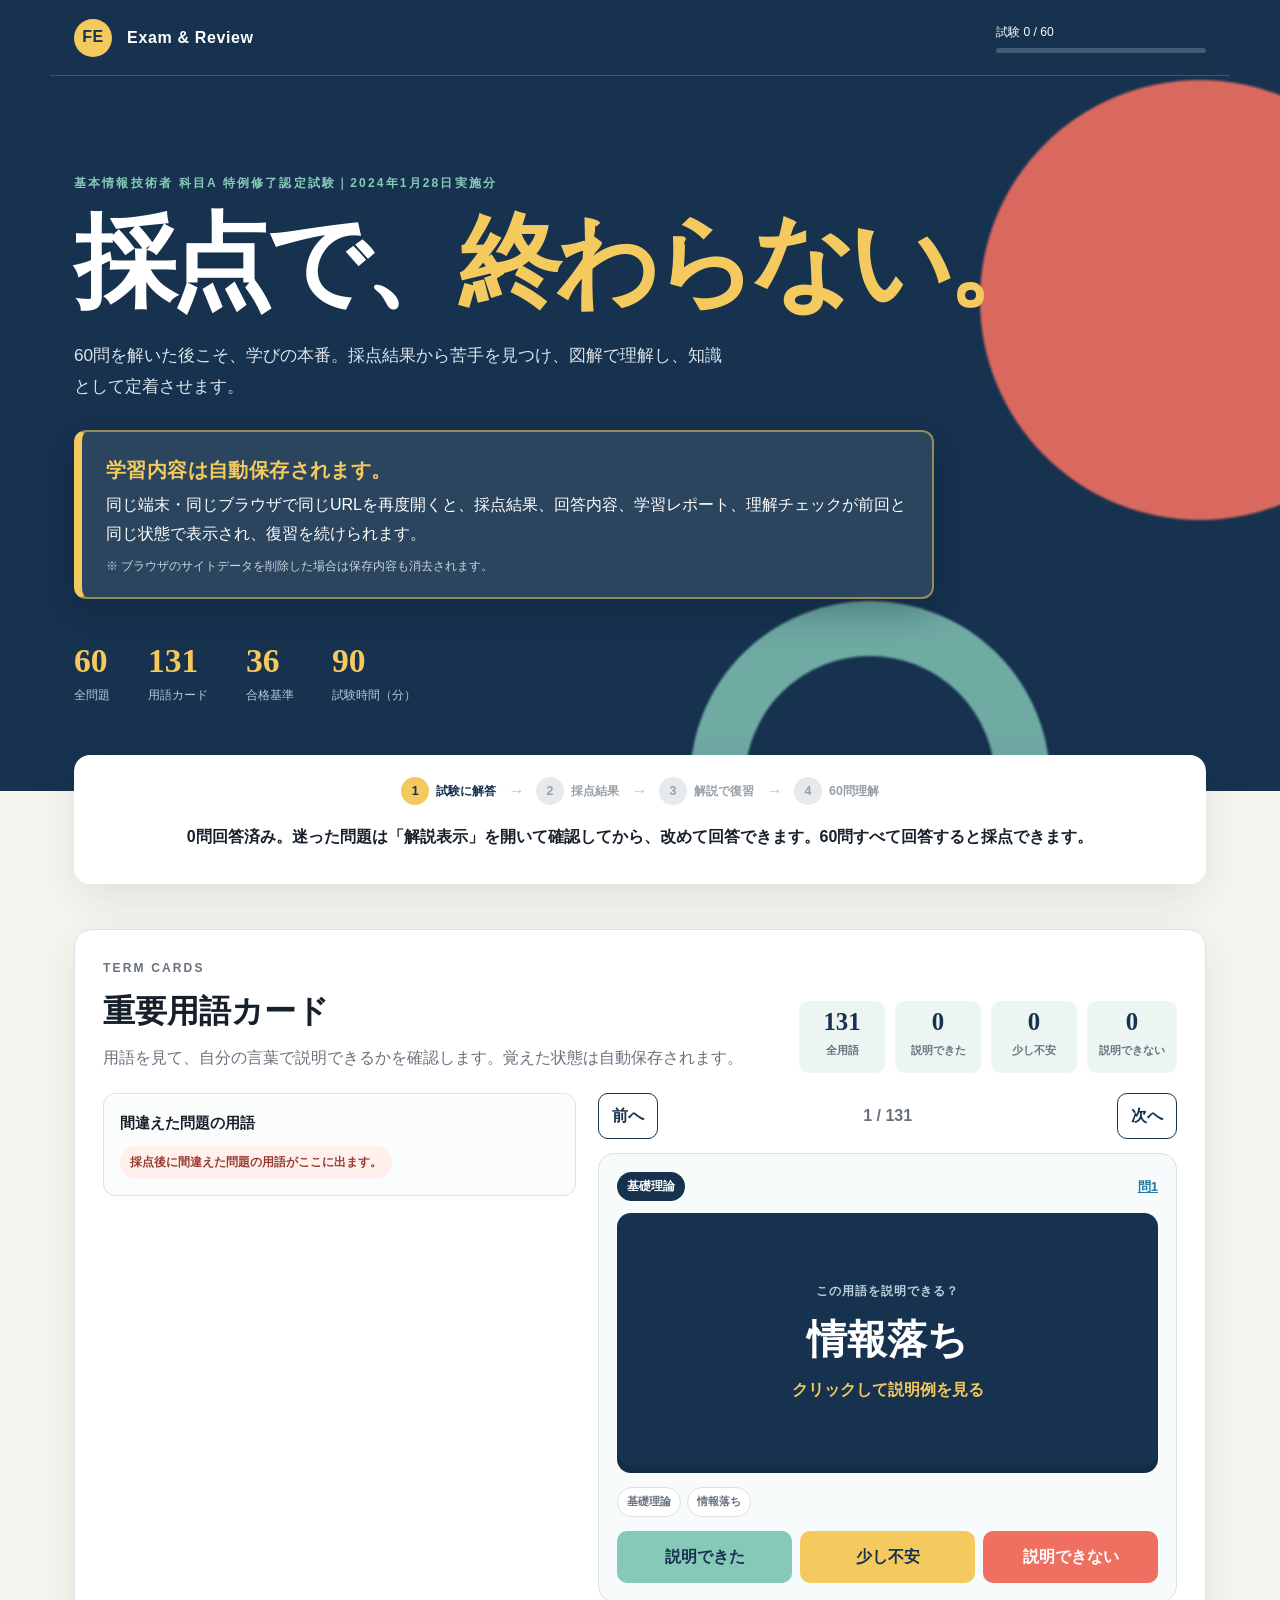
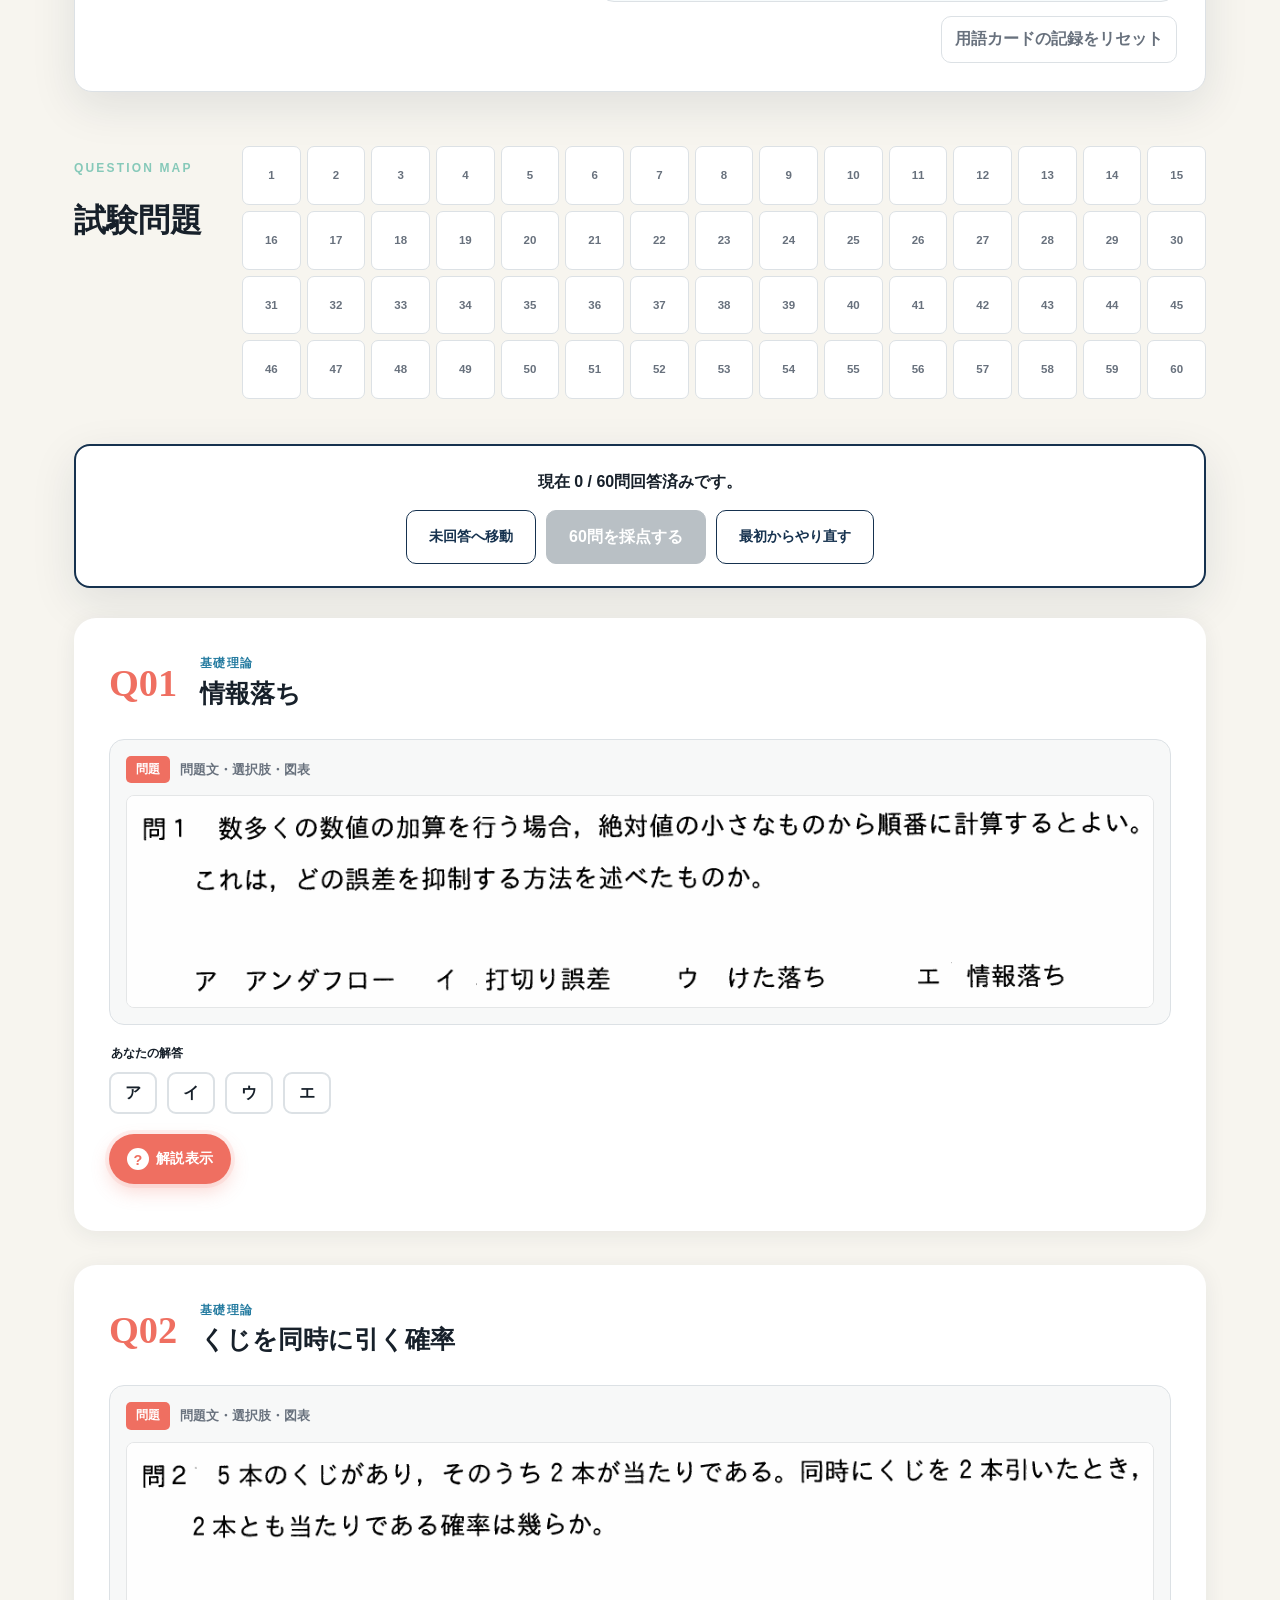
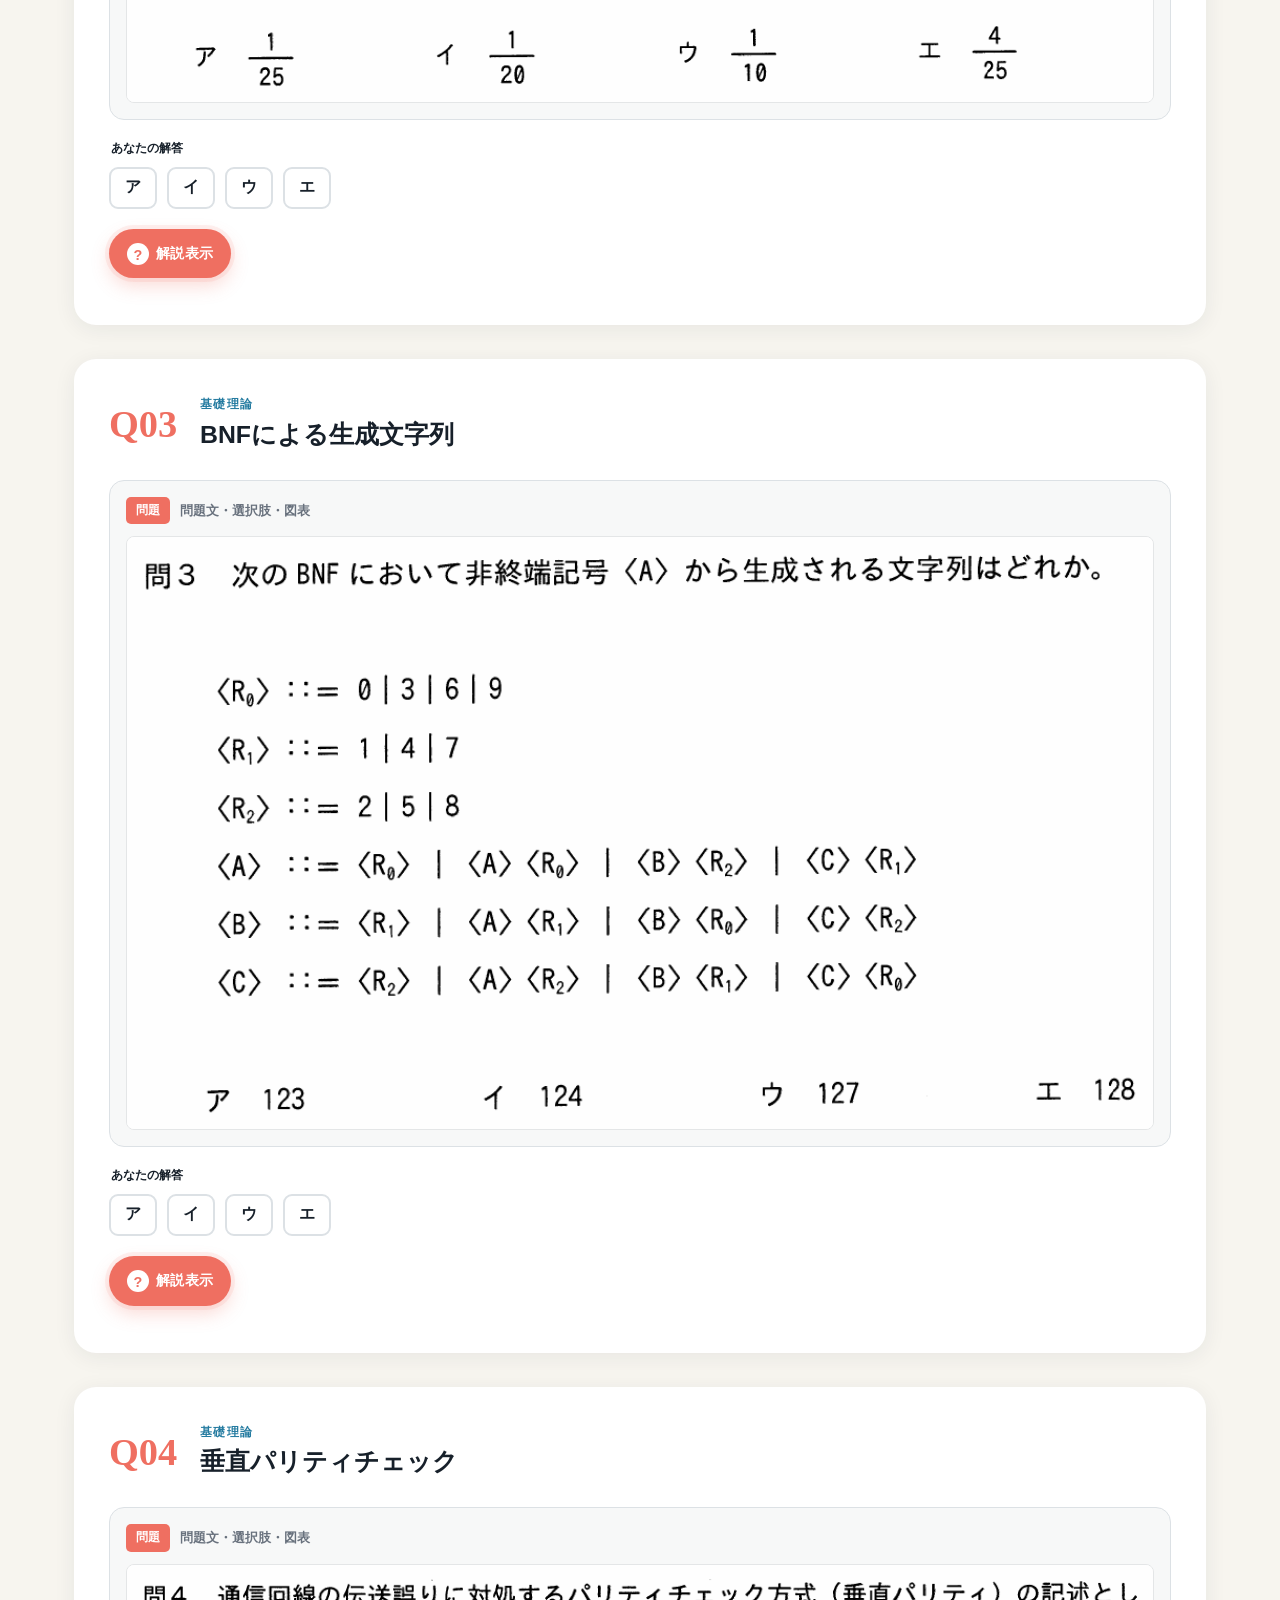
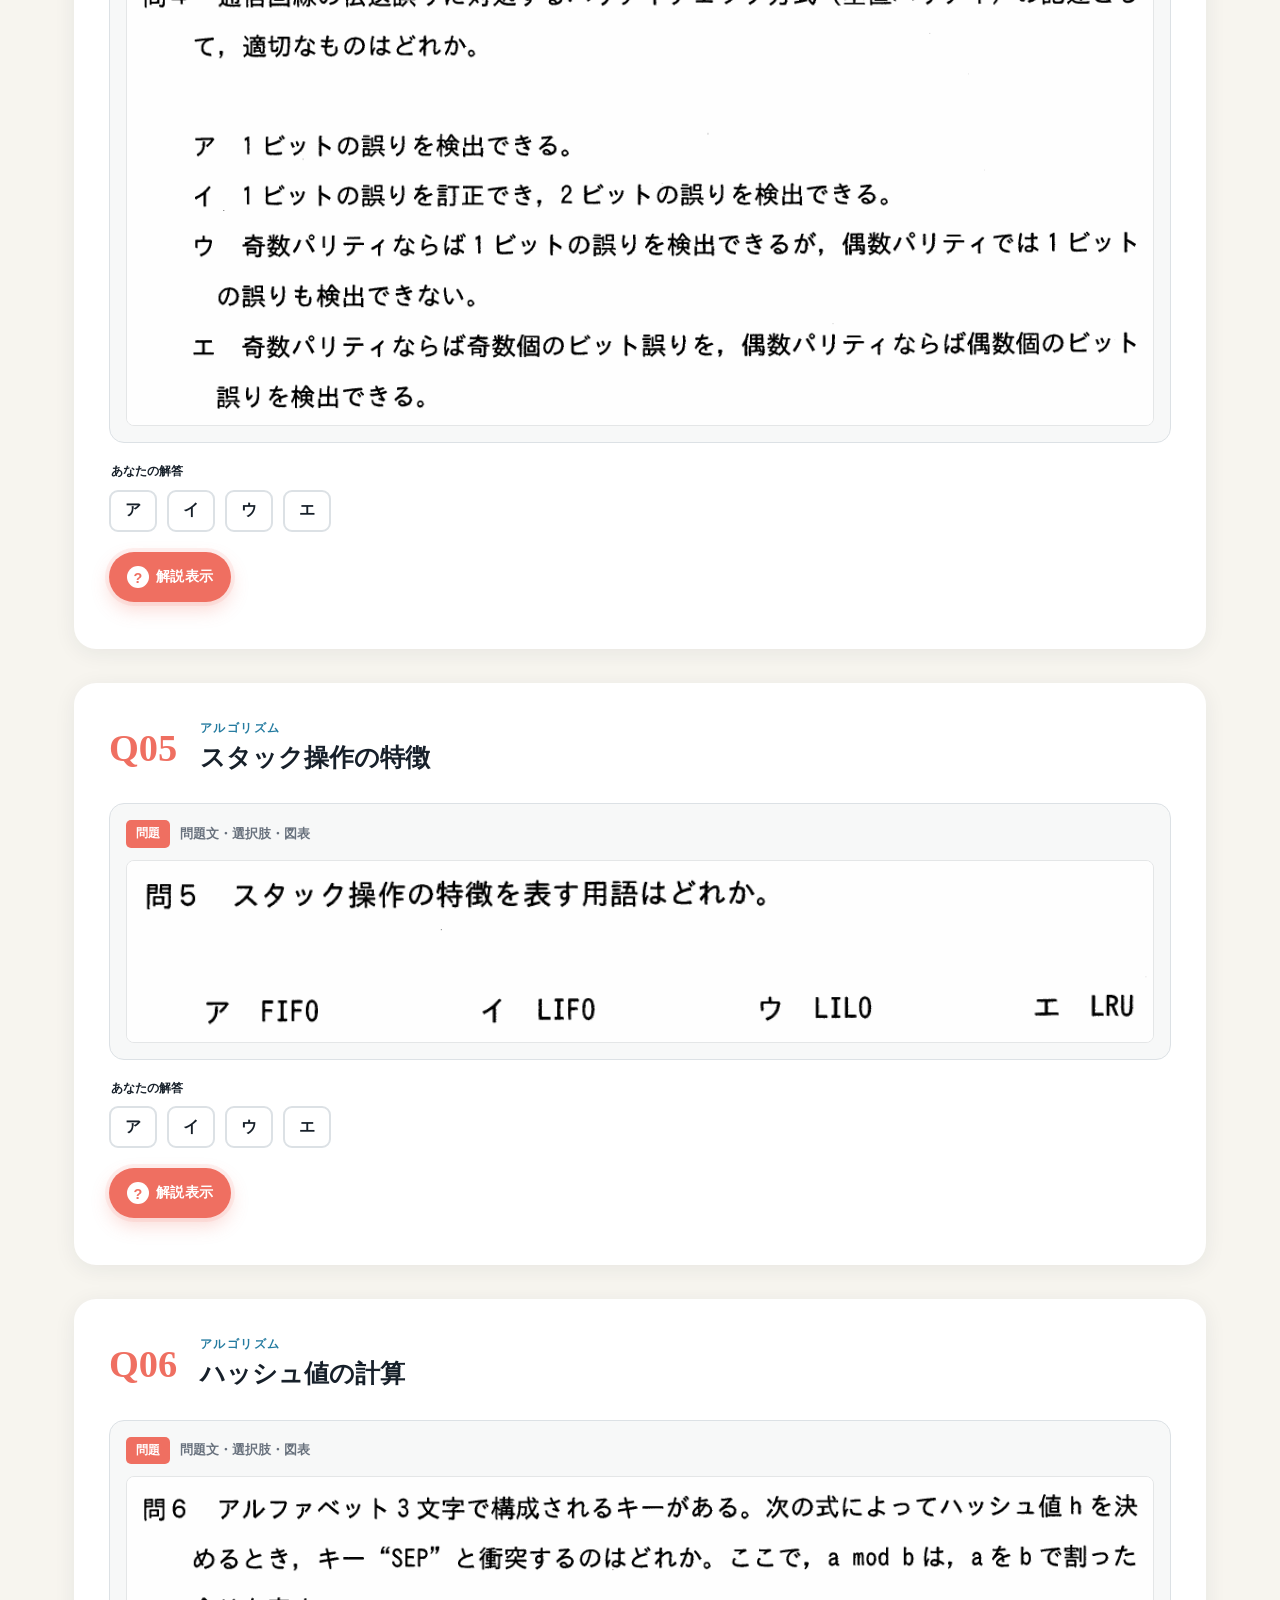
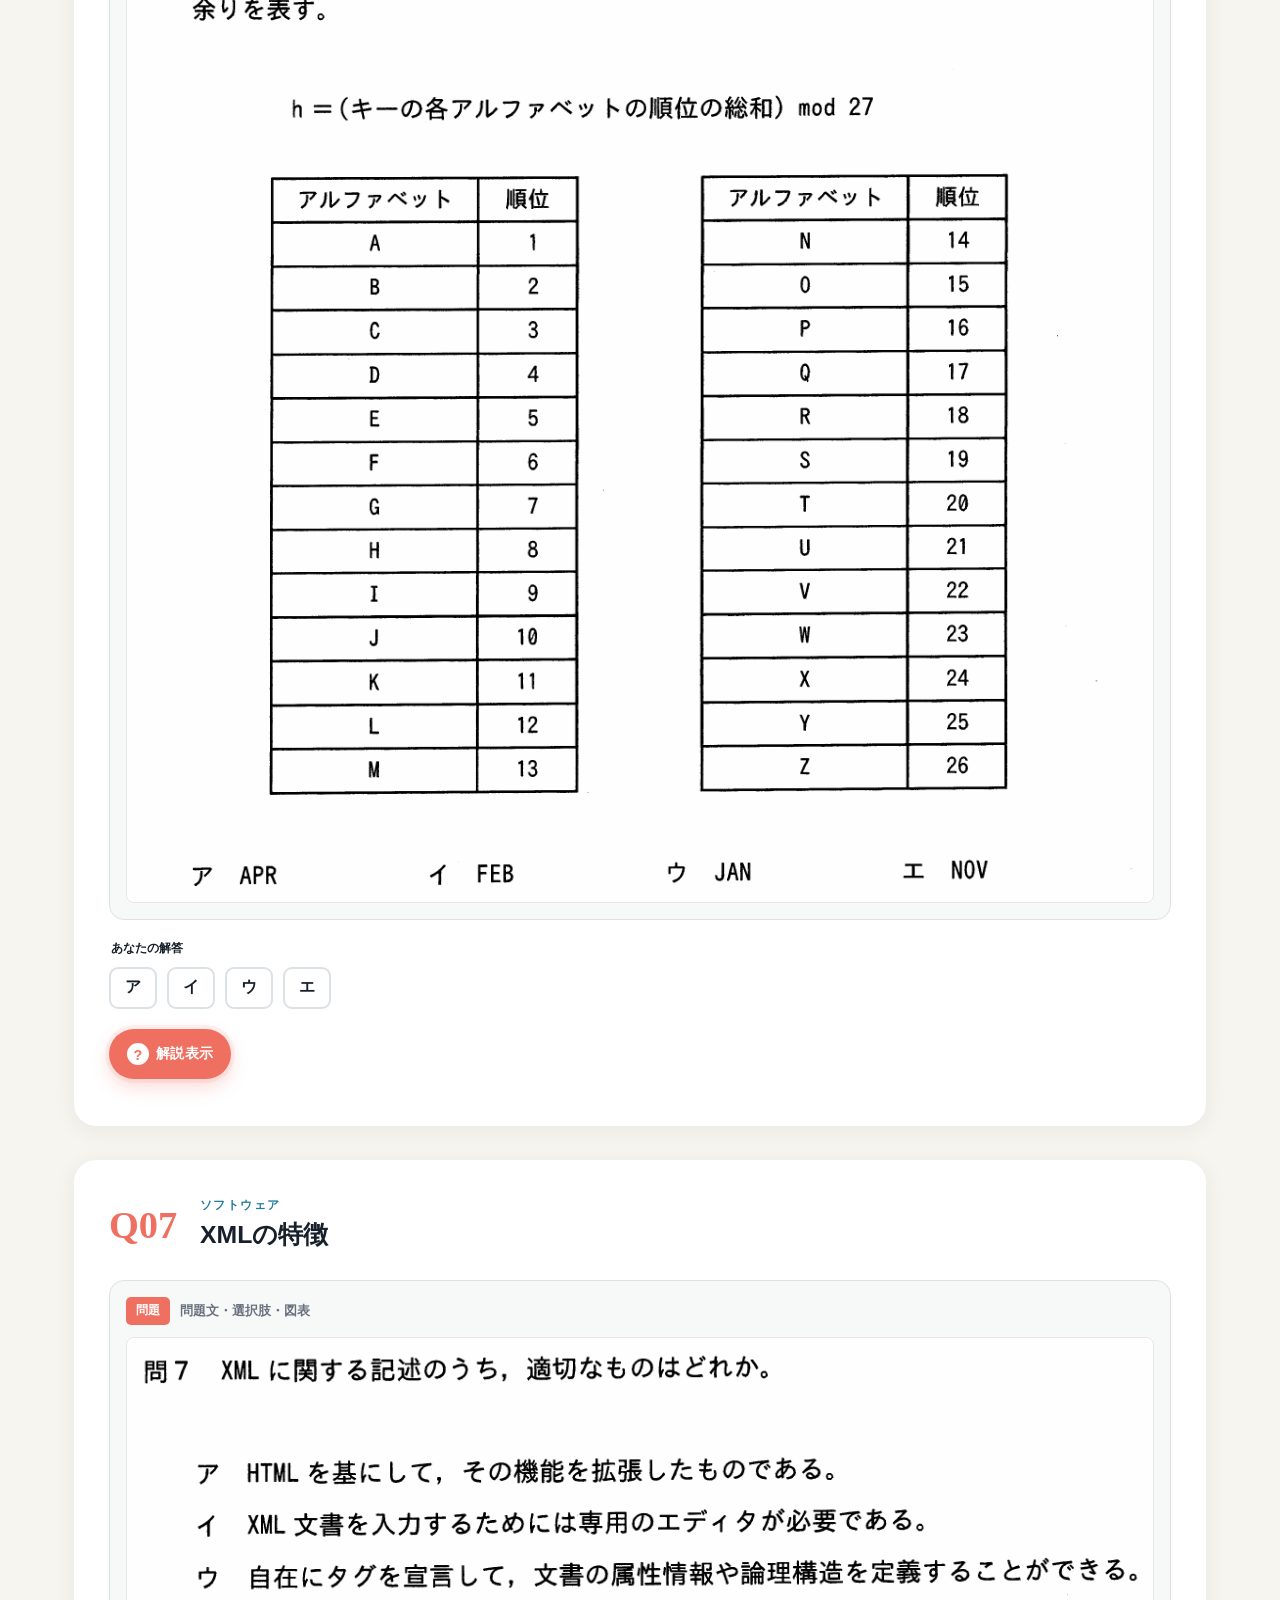
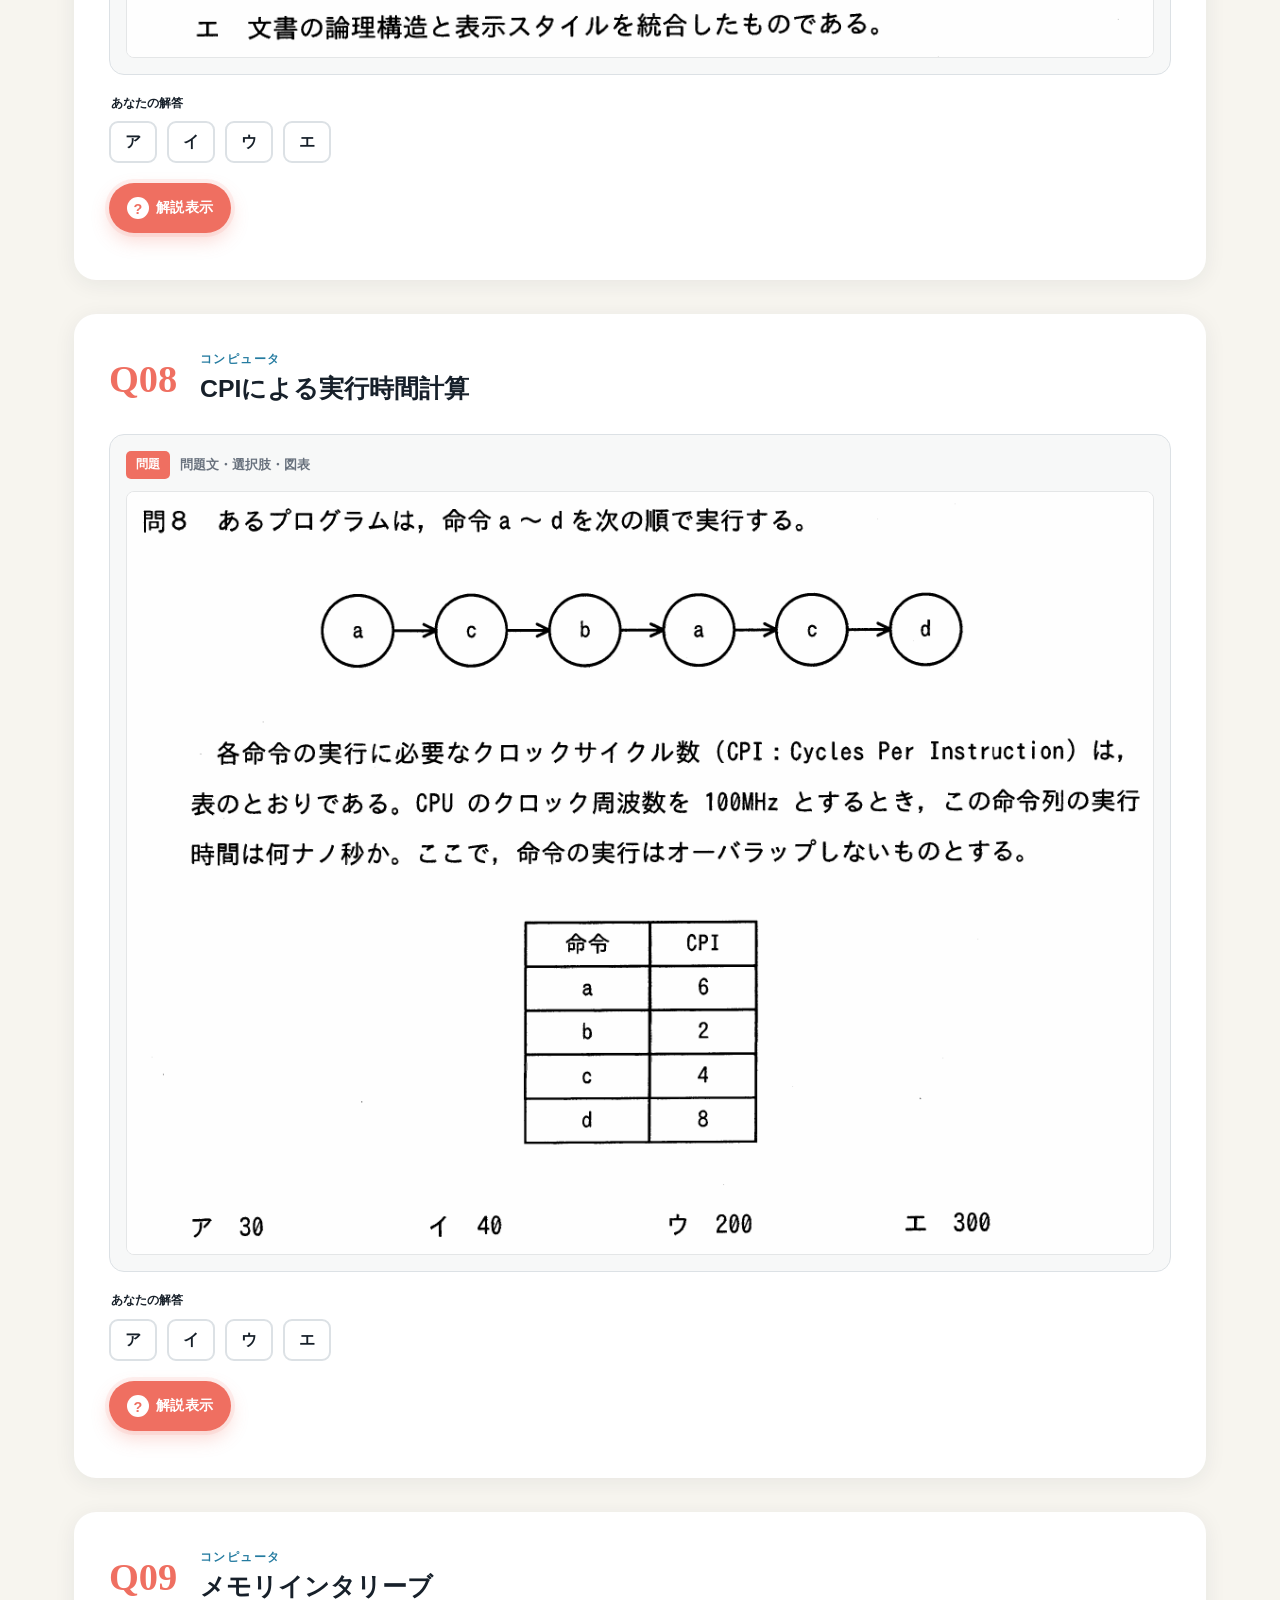
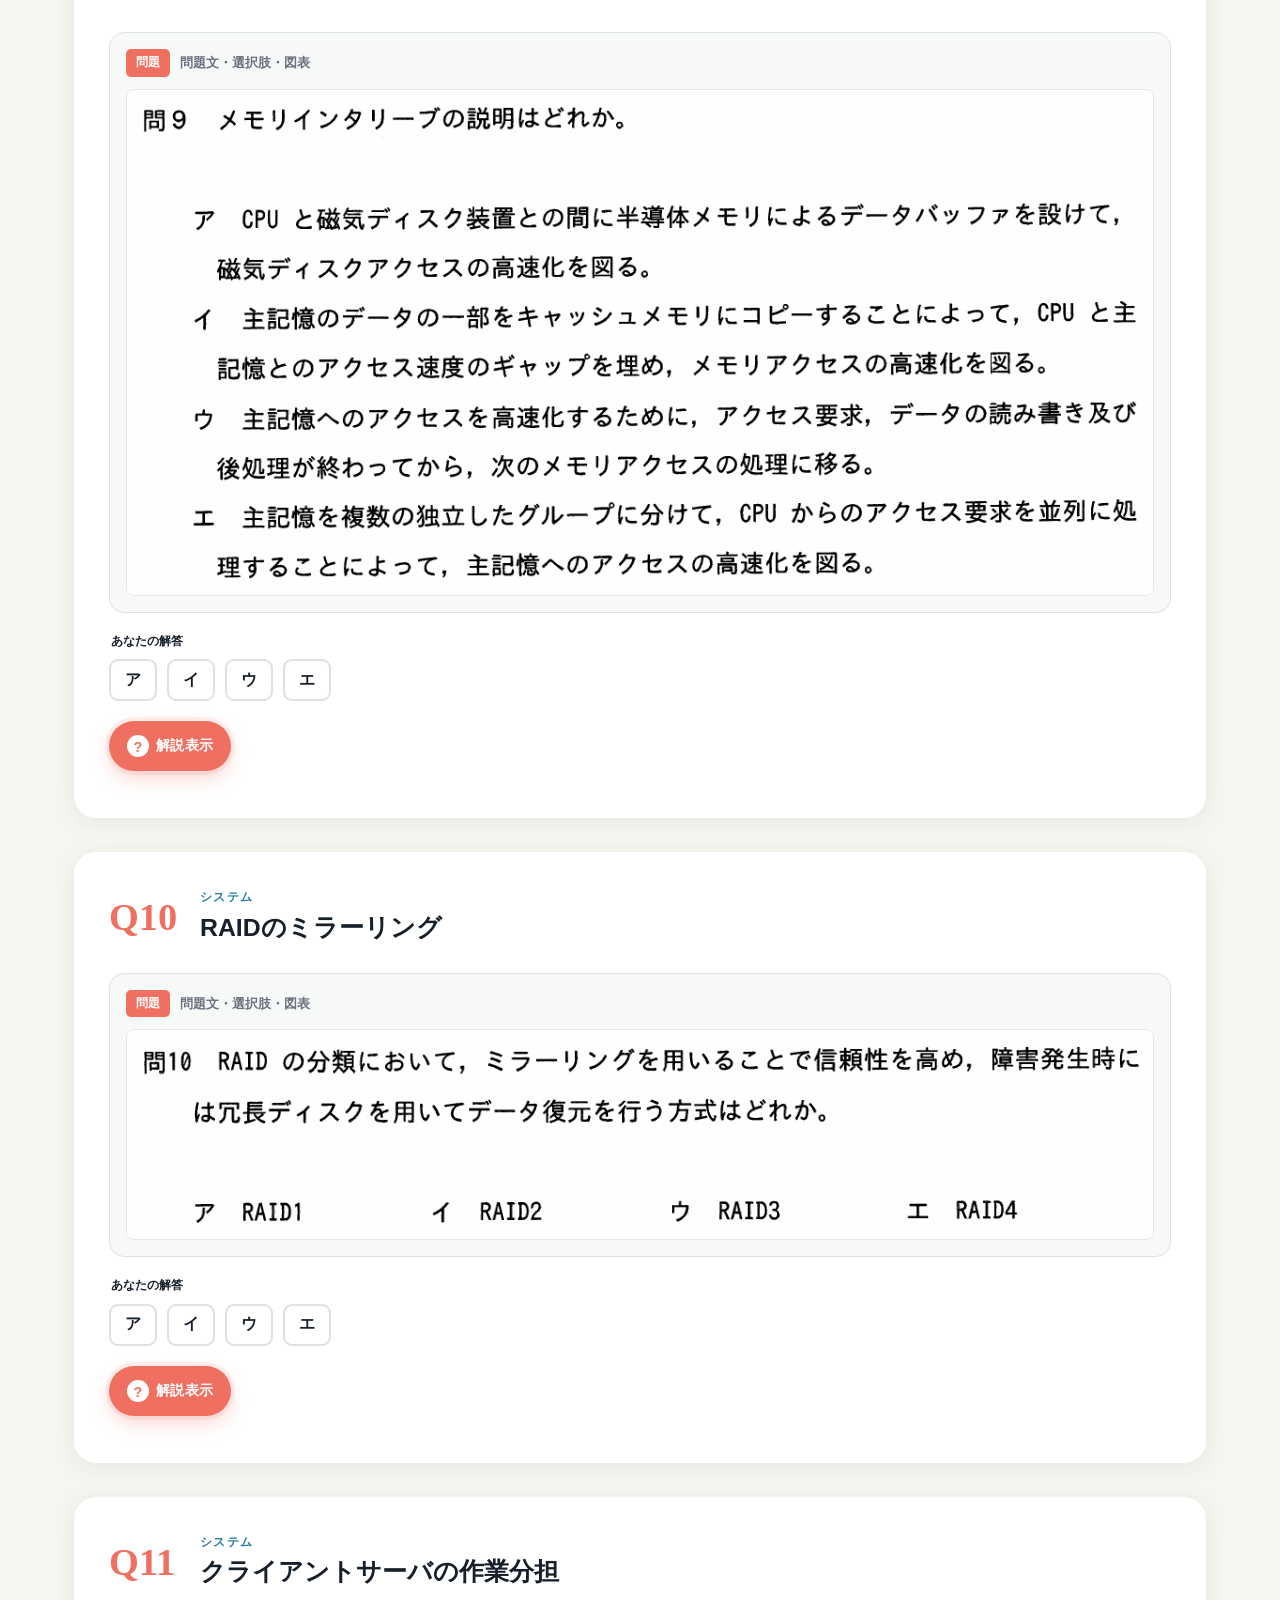
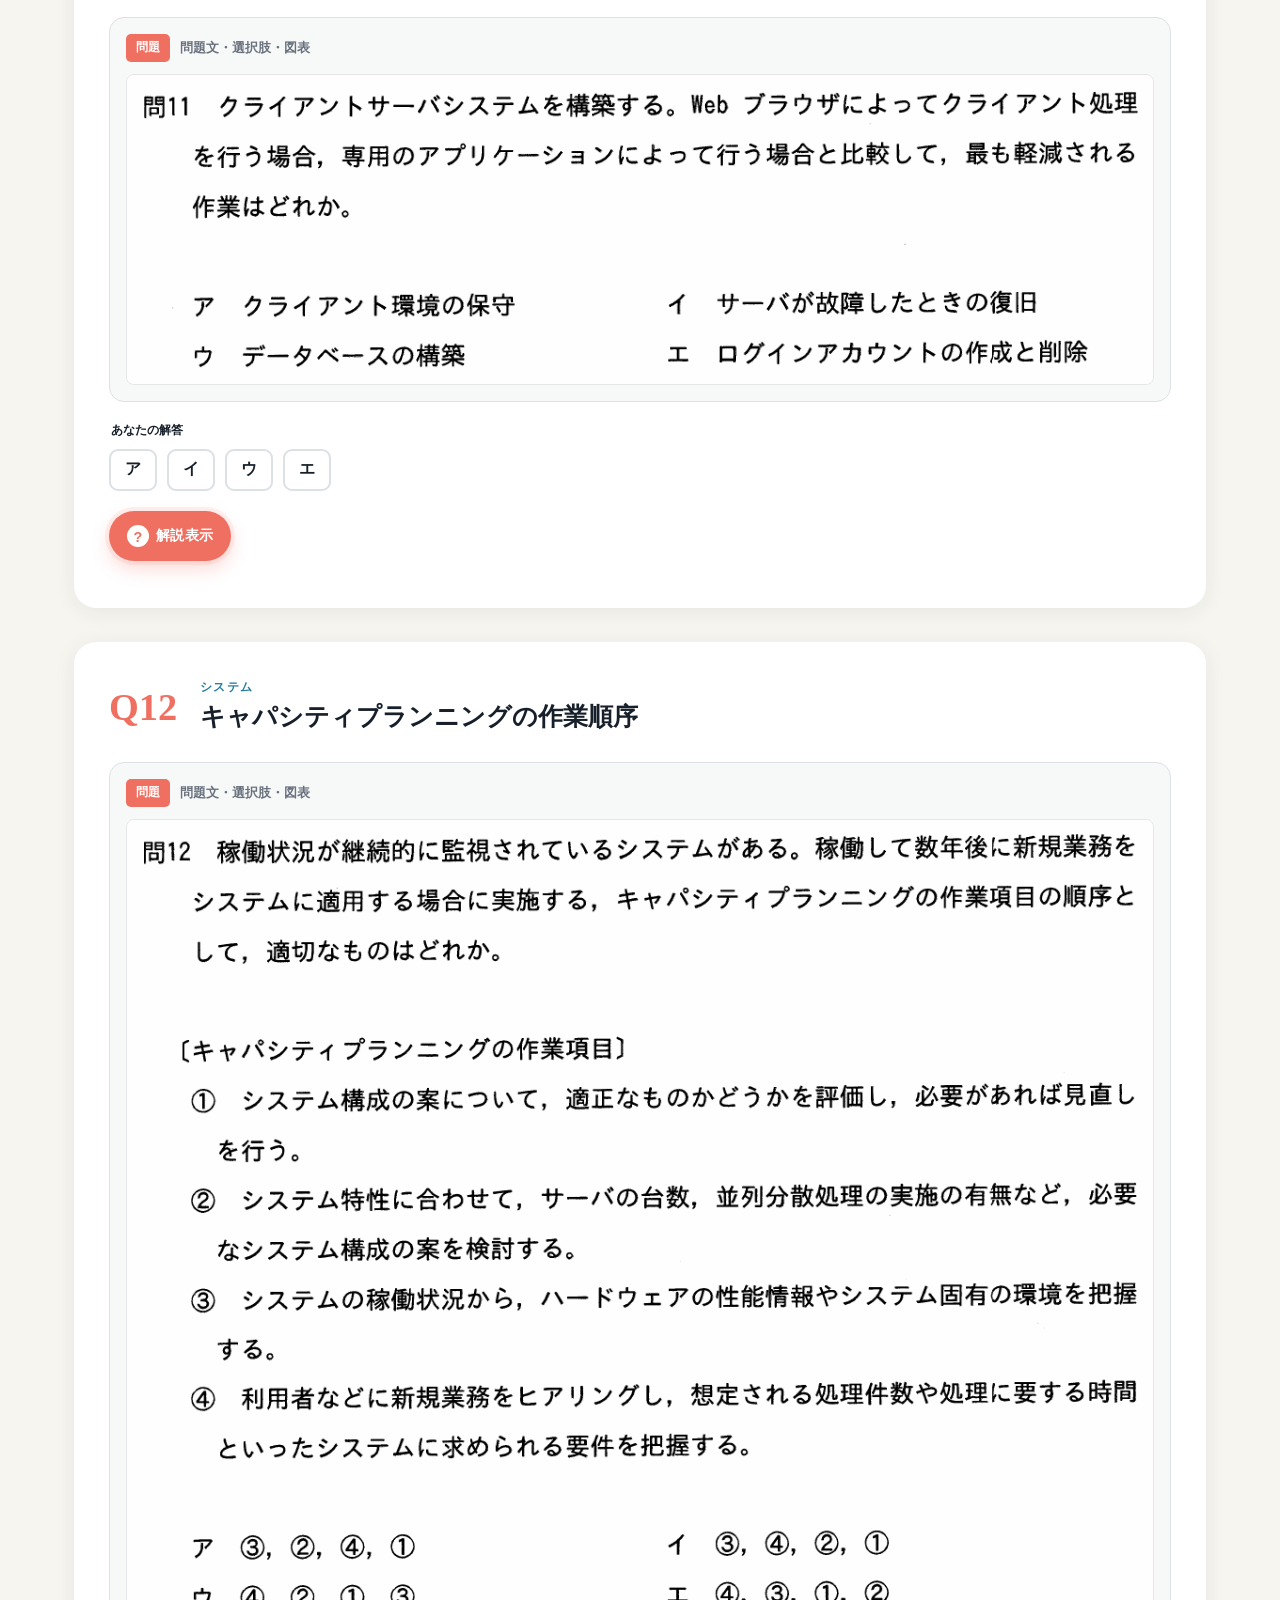
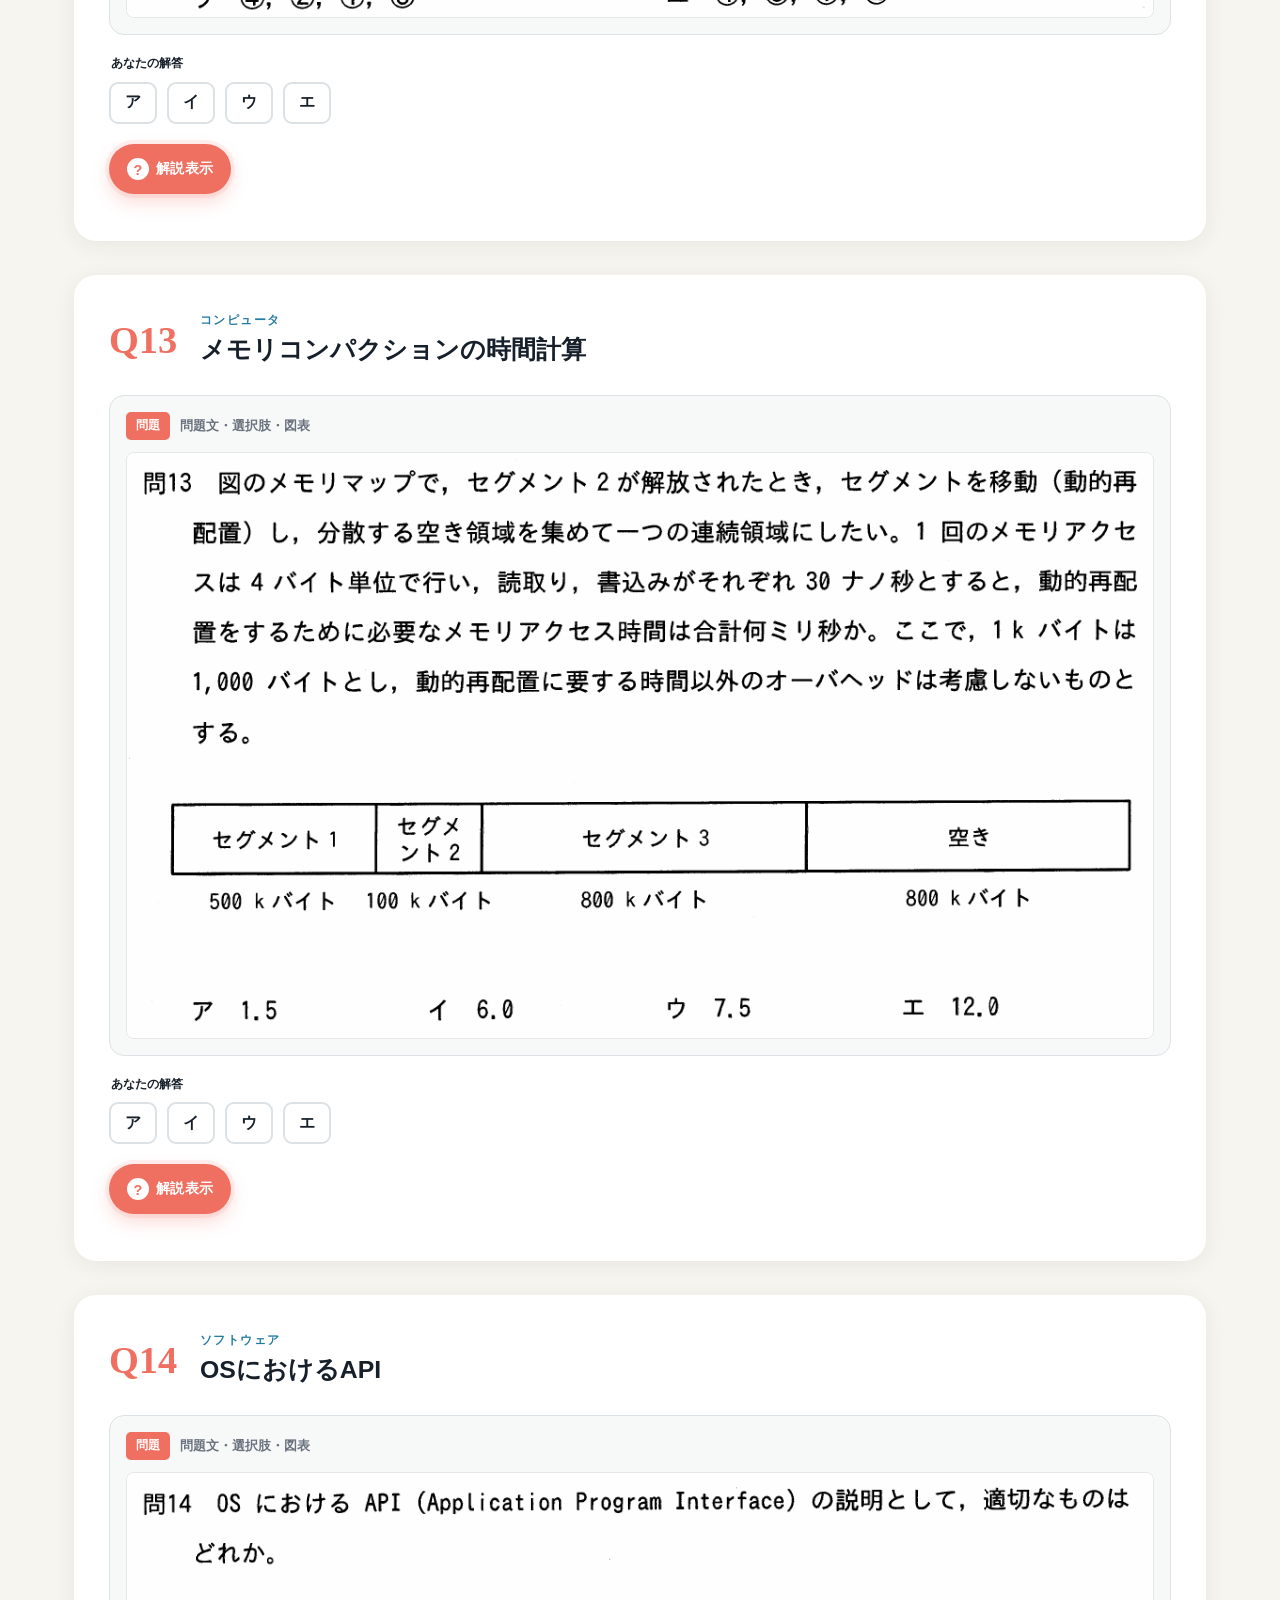
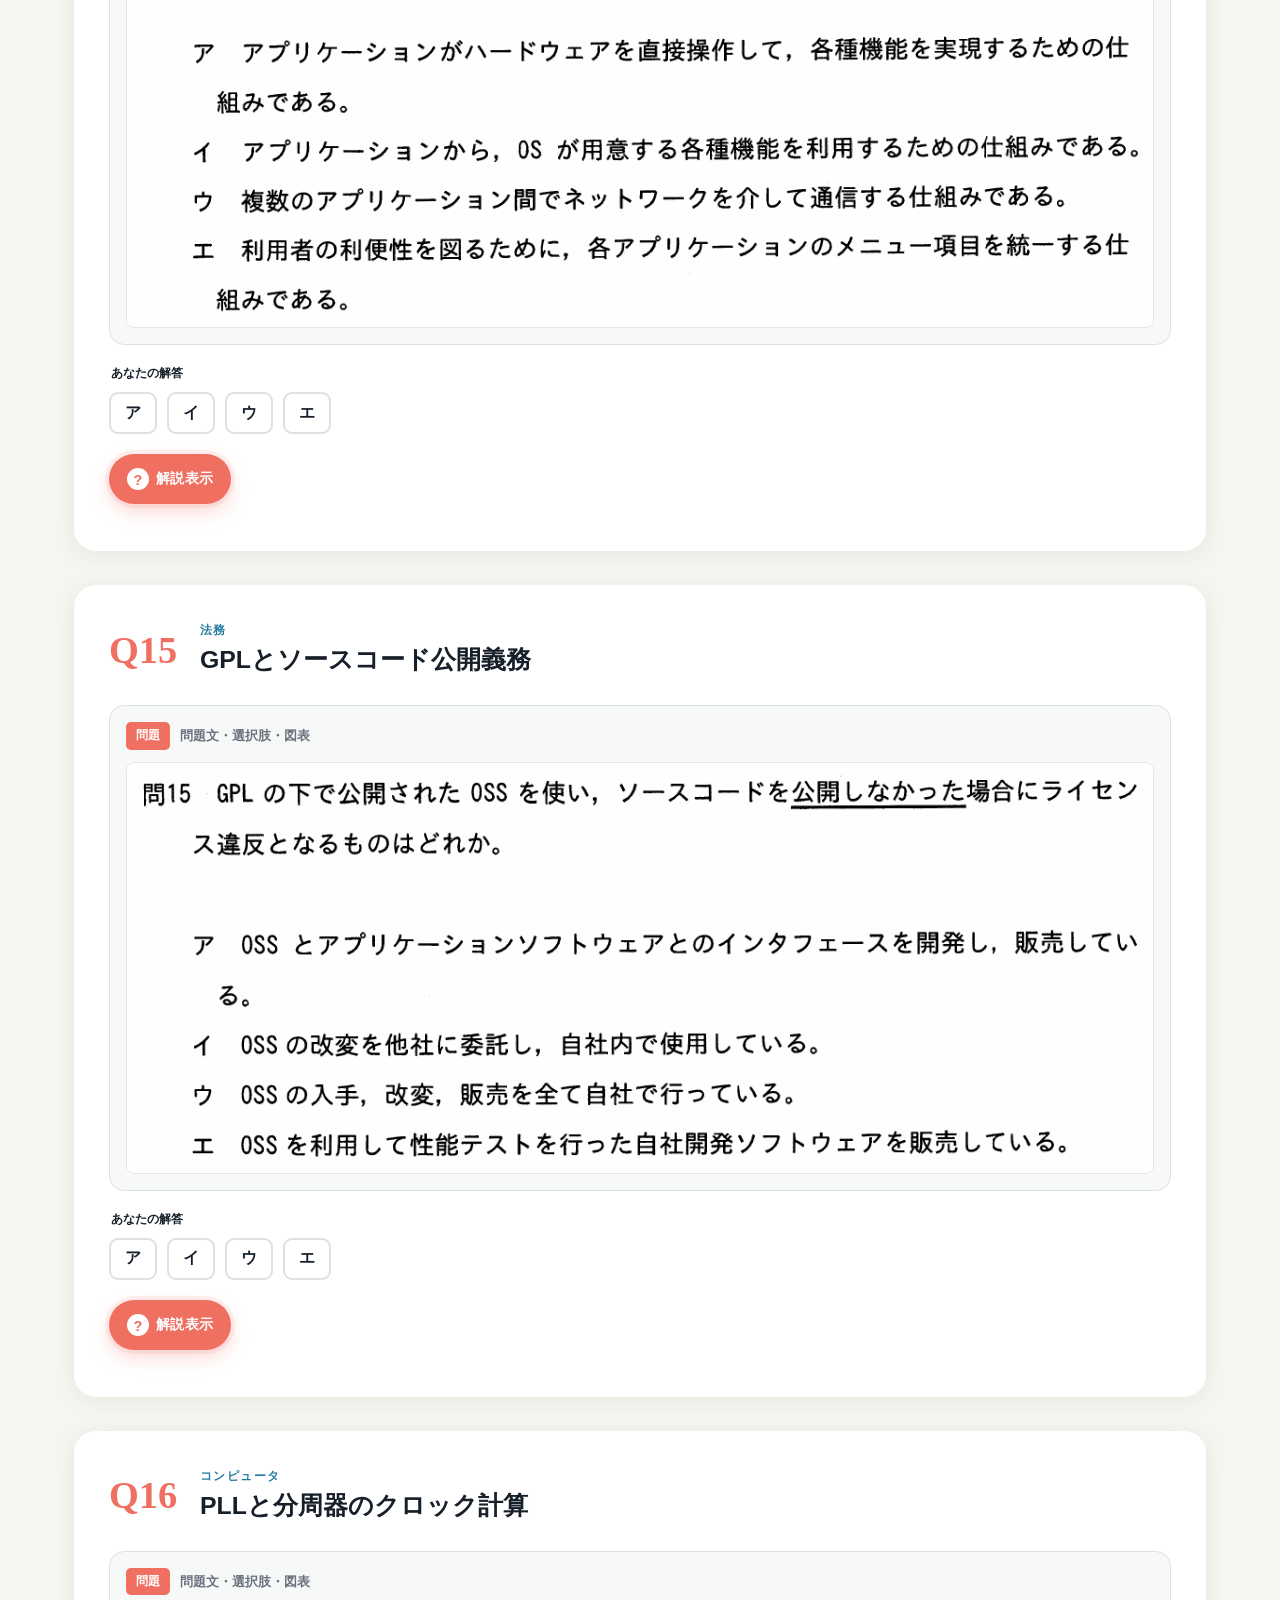
==== commit c313376b: "Add files via upload" ====
--- a/index.html
+++ b/index.html
@@ -31,7 +31,7 @@
       </p>
       <div class="hero-stats">
         <div><strong>60</strong><span>全問題</span></div>
-        <div><strong>60</strong><span>用語カード</span></div>
+        <div><strong>131</strong><span>用語カード</span></div>
         <div><strong>36</strong><span>合格基準</span></div>
         <div><strong>90</strong><span>試験時間（分）</span></div>
       </div>
